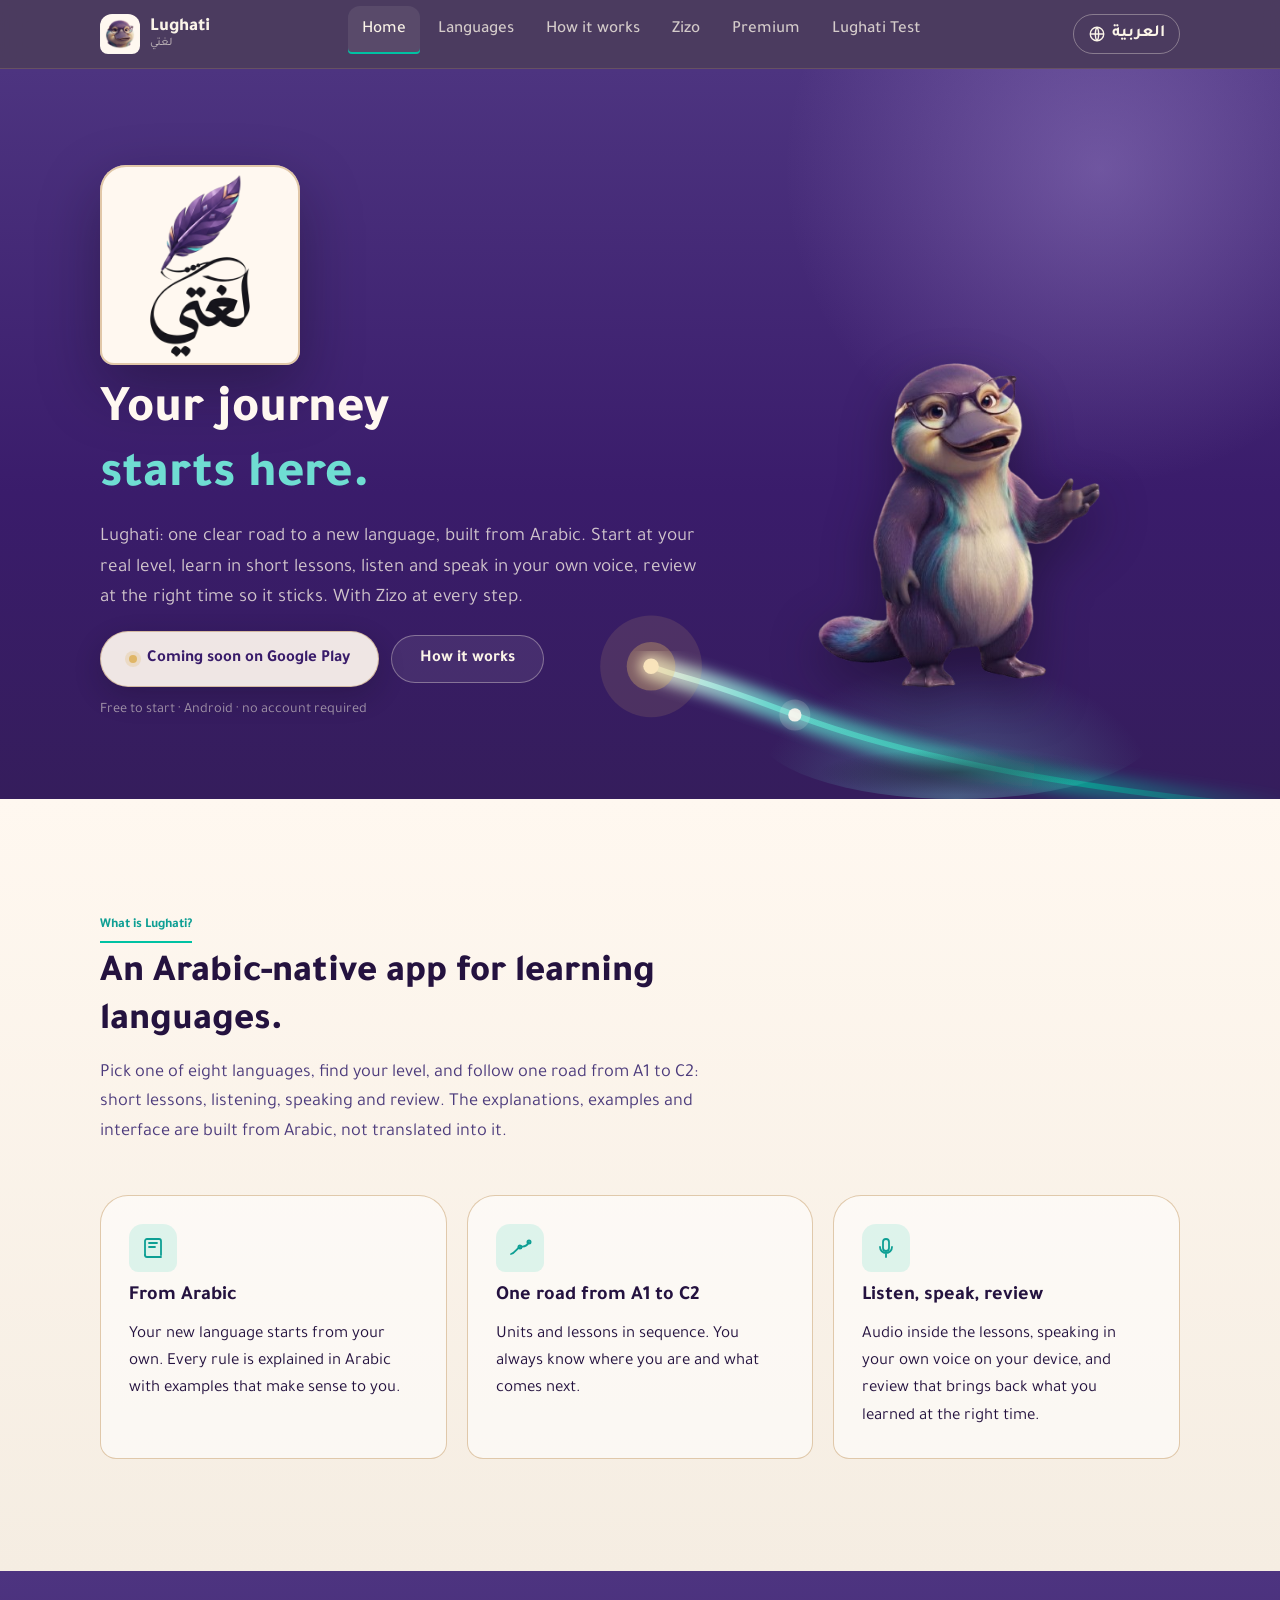
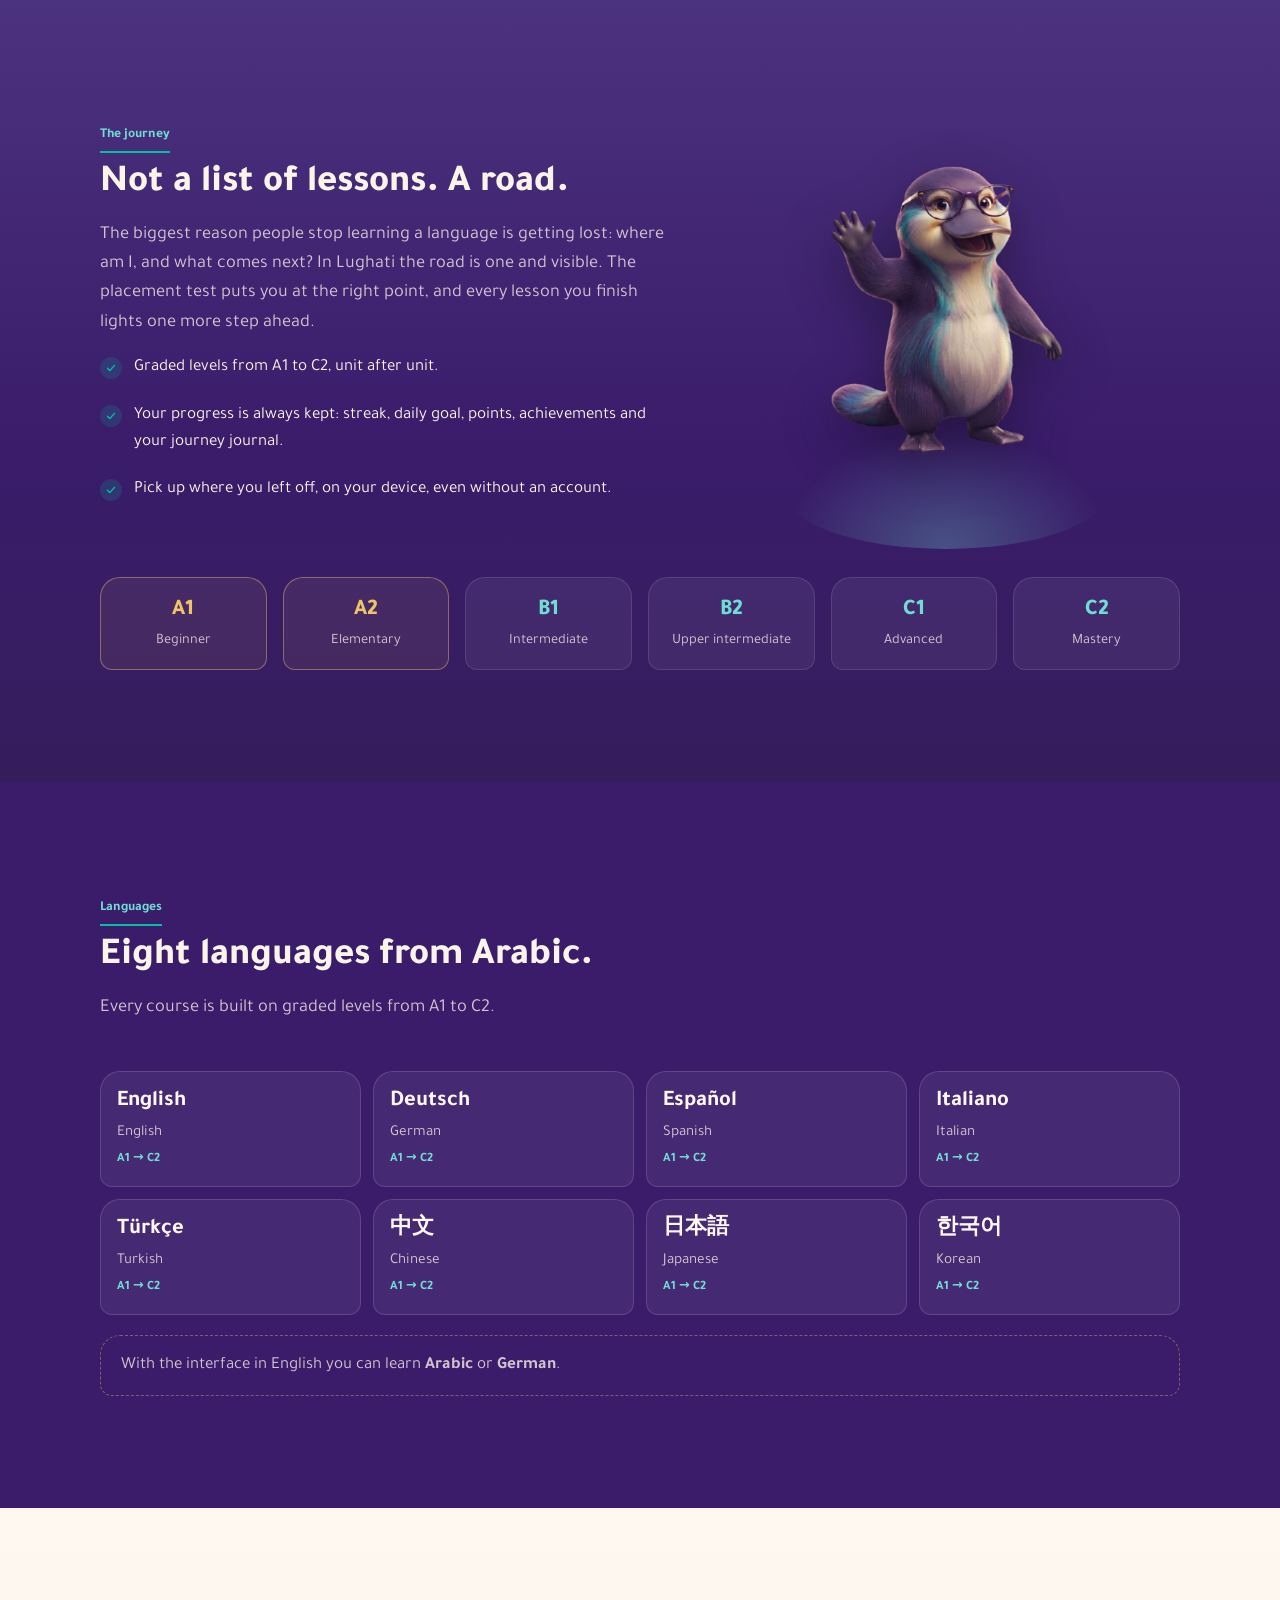
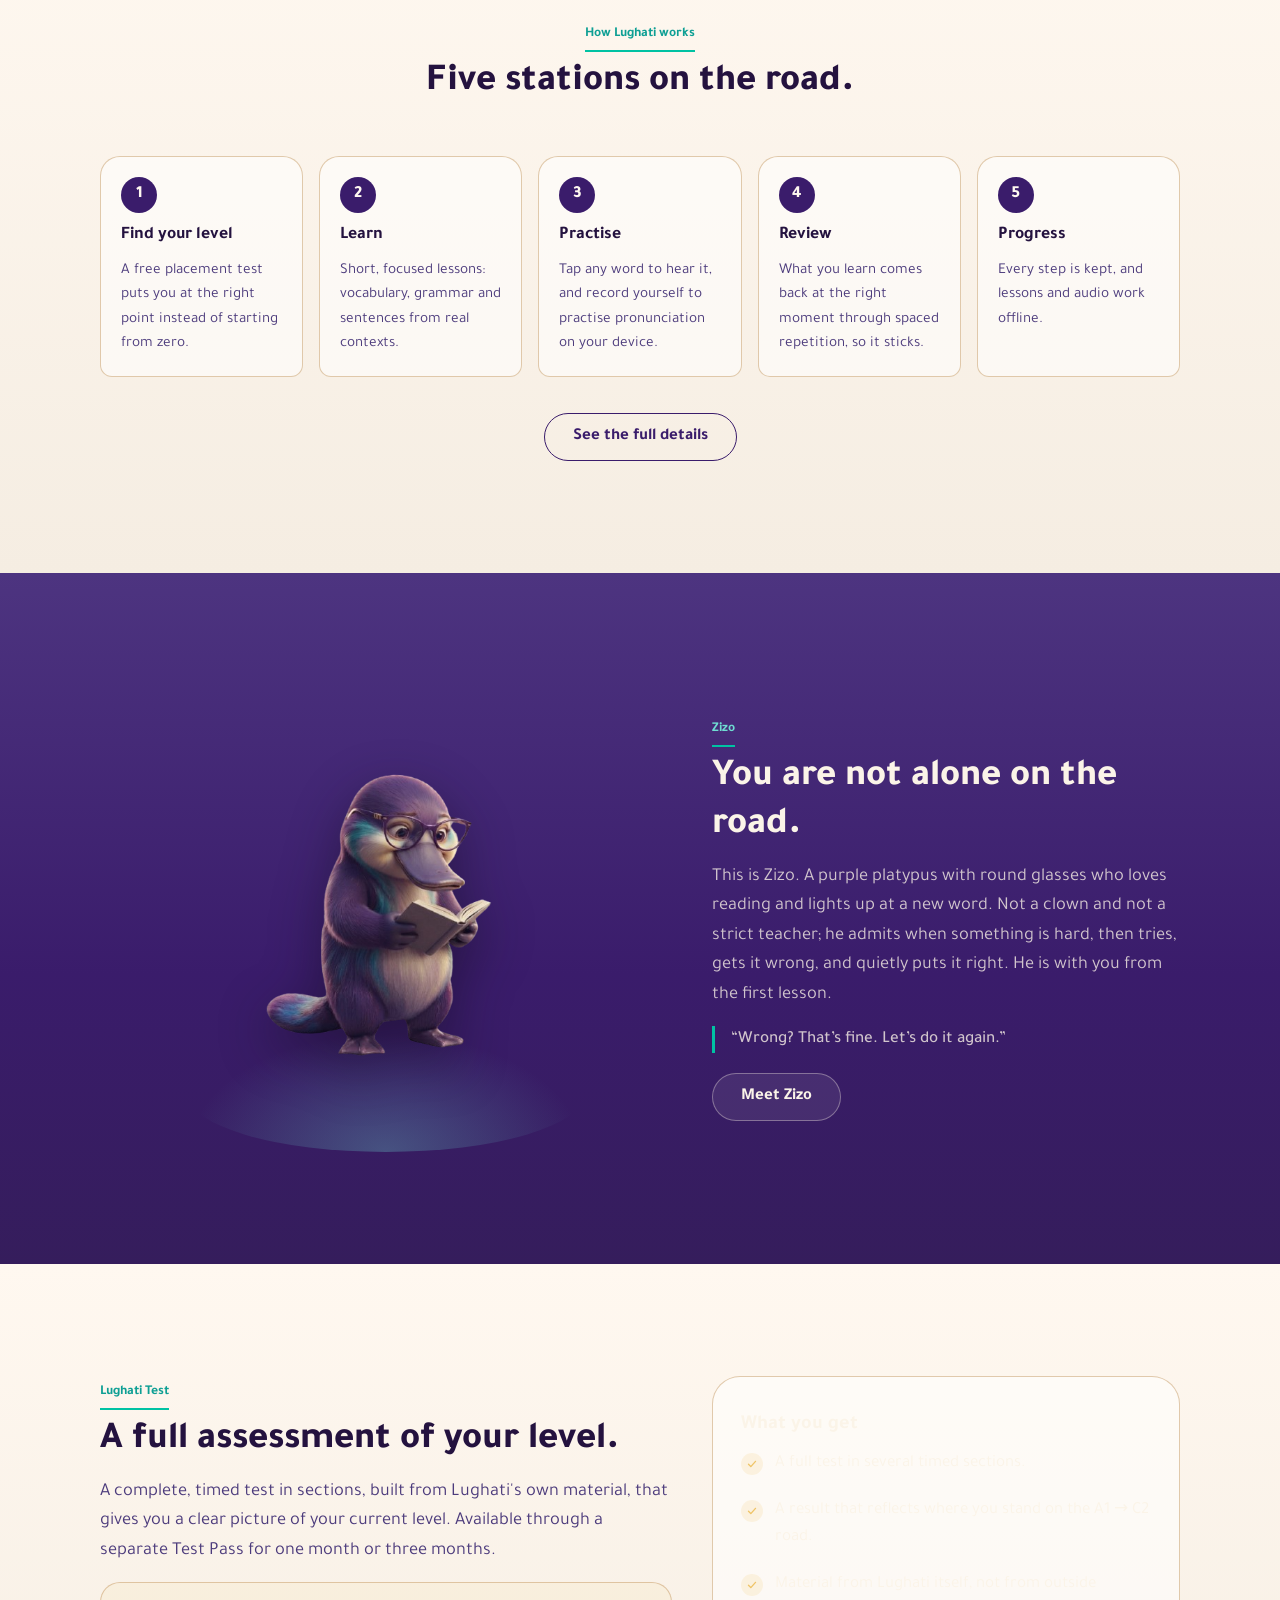
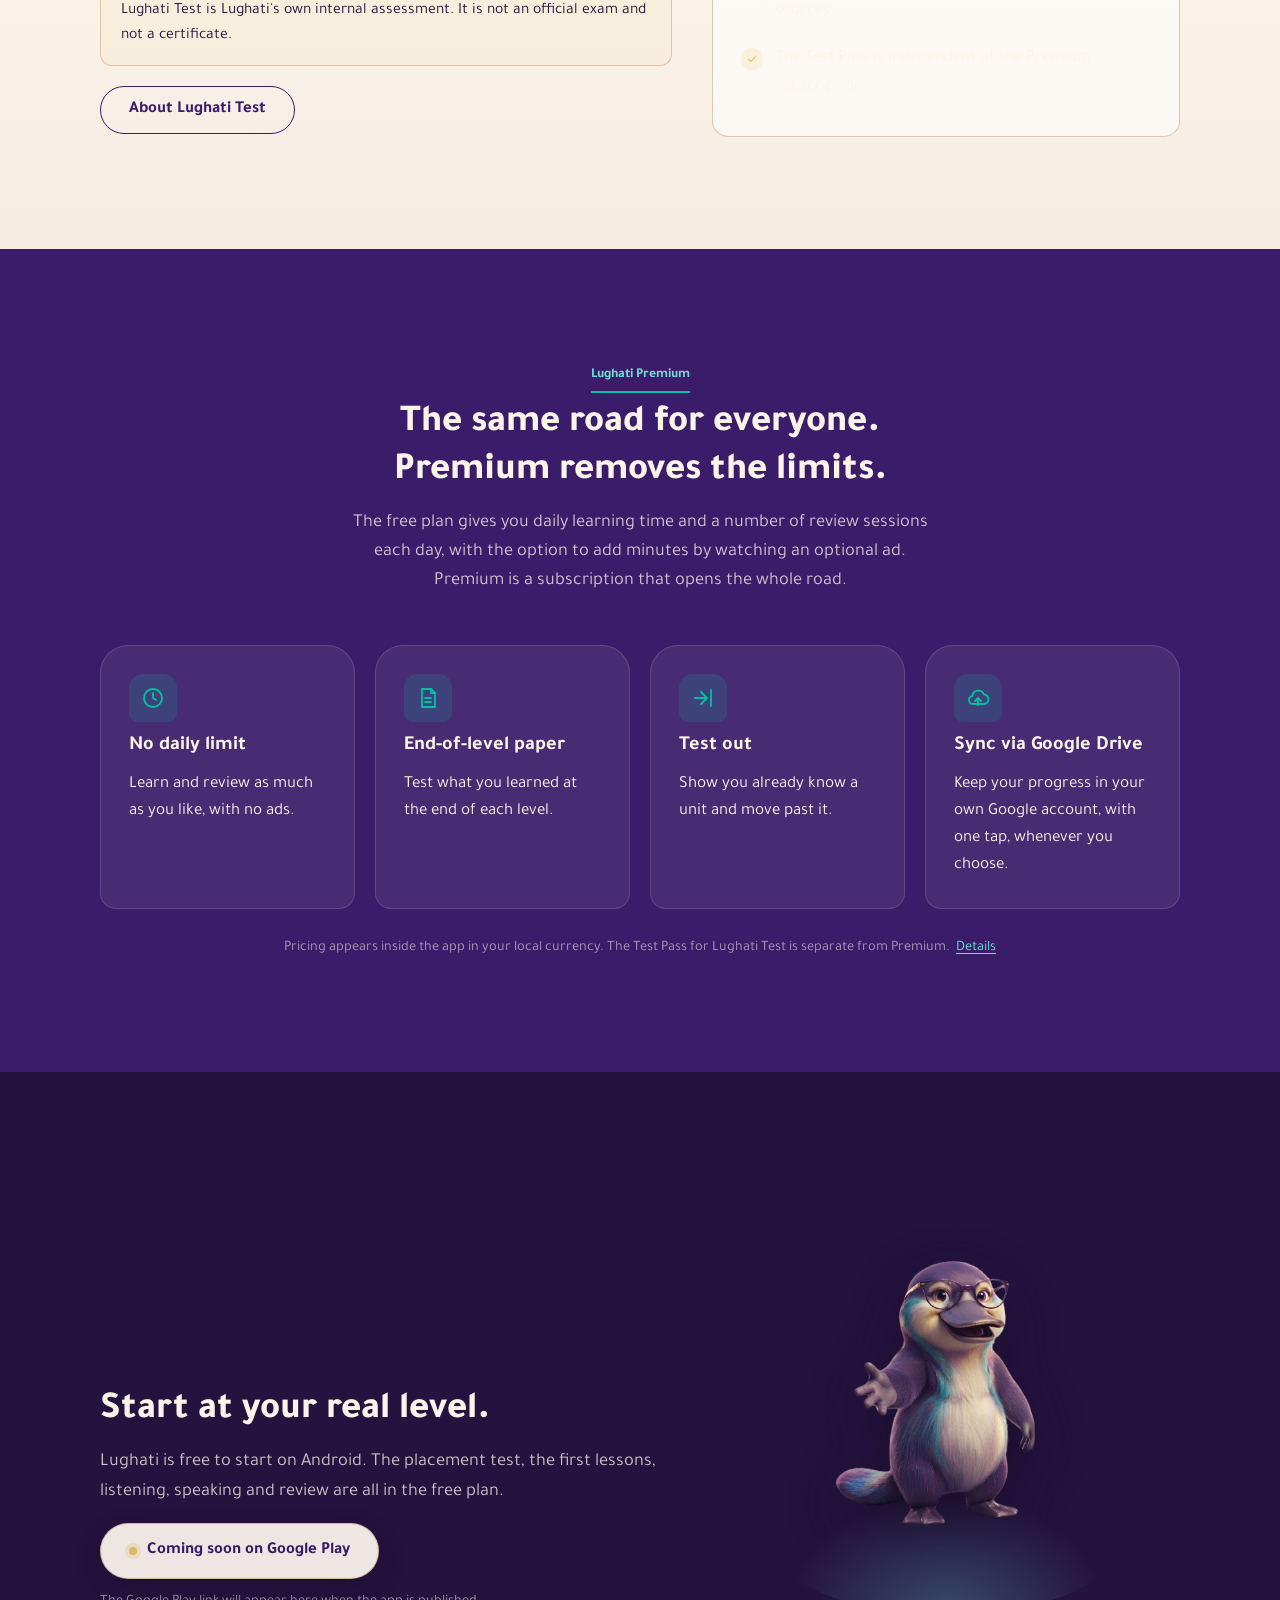
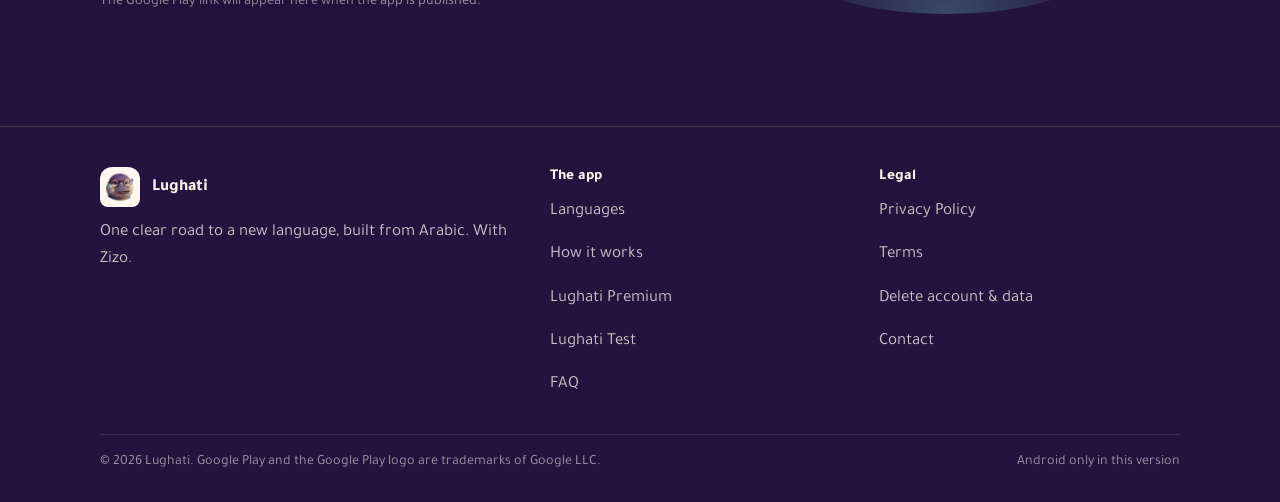
==== index.html @ afdfd9a2 "Lughati website: static bilingual site for GitHub Pages Home, privacy policy, delete-account, langua" ====
<!DOCTYPE html>
<html lang="ar" dir="rtl" data-lang="ar" class="no-js">
<head>
<meta charset="utf-8">
<meta name="viewport" content="width=device-width, initial-scale=1">
<title data-ar="لغتي — رحلتك تبدأ من هنا" data-en="Lughati — Your journey starts here">لغتي — رحلتك تبدأ من هنا</title>
<meta name="description" data-ar="لغتي: تطبيق عربي لتعلّم لغة جديدة. طريق واحد واضح من A1 إلى C2 بثماني لغات، مع زيزو." data-en="Lughati: an Arabic-native app for learning a new language. One clear road from A1 to C2 in eight languages, with Zizo." content="لغتي: تطبيق عربي لتعلّم لغة جديدة. طريق واحد واضح من A1 إلى C2 بثماني لغات، مع زيزو.">
<meta property="og:type" content="website">
<meta property="og:title" content="لغتي — رحلتك تبدأ من هنا · Lughati — Your journey starts here">
<meta property="og:description" content="Learn a new language from Arabic, one step at a time. One clear road from A1 to C2, with Zizo.">
<meta property="og:image" content="assets/images/og-feature-1024x500.png">
<meta property="og:image:width" content="1024">
<meta property="og:image:height" content="500">
<meta name="twitter:card" content="summary_large_image">
<meta name="theme-color" content="#3A1C6B">
<link rel="icon" type="image/png" sizes="32x32" href="assets/images/icon-32.png">
<link rel="icon" type="image/png" sizes="192x192" href="assets/images/icon-192.png">
<link rel="apple-touch-icon" href="assets/images/icon-180.png">
<link rel="preconnect" href="https://fonts.googleapis.com">
<link rel="preconnect" href="https://fonts.gstatic.com" crossorigin>
<link href="https://fonts.googleapis.com/css2?family=Tajawal:wght@400;500;700;800&display=swap" rel="stylesheet">
<link rel="stylesheet" href="assets/css/lughati.css">
<script src="assets/js/site-config.js"></script>
</head>
<body>
<a class="skip-link" href="#main"><span data-lang="ar">تخطَّ إلى المحتوى</span><span data-lang="en">Skip to content</span></a>

<header class="site-header">
  <div class="container nav">
    <a class="brand" href="index.html">
      <img src="assets/images/icon-192.png" alt="" width="40" height="40">
      <span class="brand-word">
        <span data-lang="ar">لغتي</span><span data-lang="en">Lughati</span>
        <small data-lang="ar" lang="en">Lughati</small><small data-lang="en" lang="ar">لغتي</small>
      </span>
    </a>
    <nav aria-label="Main">
      <ul class="nav-links">
        <li><a href="index.html" aria-current="page"><span data-lang="ar">الرئيسية</span><span data-lang="en">Home</span></a></li>
        <li><a href="languages.html"><span data-lang="ar">اللغات</span><span data-lang="en">Languages</span></a></li>
        <li><a href="how-it-works.html"><span data-lang="ar">كيف يعمل</span><span data-lang="en">How it works</span></a></li>
        <li><a href="zizo.html"><span data-lang="ar">زيزو</span><span data-lang="en">Zizo</span></a></li>
        <li><a href="premium.html"><span data-lang="ar">بريميوم</span><span data-lang="en">Premium</span></a></li>
        <li><a href="test.html"><span data-lang="ar">لغتي Test</span><span data-lang="en">Lughati Test</span></a></li>
      </ul>
    </nav>
    <div class="nav-tools">
      <button type="button" class="lang-switch" data-lang-switch aria-label="Switch to English" lang="en">
        <svg viewBox="0 0 24 24" aria-hidden="true"><circle cx="12" cy="12" r="9"/><path d="M3 12h18M12 3c3 3.5 3 14.5 0 18M12 3c-3 3.5-3 14.5 0 18"/></svg>
        <span data-lang-label>English</span>
      </button>
      <button type="button" class="nav-toggle" aria-expanded="false" aria-controls="nav-drawer" aria-label="Menu">
        <svg class="icon-menu" viewBox="0 0 24 24" aria-hidden="true"><path d="M4 7h16M4 12h16M4 17h16"/></svg>
        <svg class="icon-close" viewBox="0 0 24 24" aria-hidden="true"><path d="M6 6l12 12M18 6L6 18"/></svg>
      </button>
    </div>
  </div>
  <div id="nav-drawer" class="nav-drawer container">
    <ul>
      <li><a href="index.html" aria-current="page"><span data-lang="ar">الرئيسية</span><span data-lang="en">Home</span></a></li>
      <li><a href="languages.html"><span data-lang="ar">اللغات</span><span data-lang="en">Languages</span></a></li>
      <li><a href="how-it-works.html"><span data-lang="ar">كيف يعمل</span><span data-lang="en">How it works</span></a></li>
      <li><a href="zizo.html"><span data-lang="ar">زيزو</span><span data-lang="en">Zizo</span></a></li>
      <li><a href="premium.html"><span data-lang="ar">بريميوم</span><span data-lang="en">Premium</span></a></li>
      <li><a href="test.html"><span data-lang="ar">لغتي Test</span><span data-lang="en">Lughati Test</span></a></li>
    </ul>
  </div>
</header>

<main id="main">

<!-- ===================== HERO ===================== -->
<section class="hero" aria-labelledby="hero-title">
  <svg class="hero-road" viewBox="0 0 1200 660" preserveAspectRatio="xMidYMax slice" aria-hidden="true">
    <defs>
      <linearGradient id="road-g" x1="0" y1="660" x2="600" y2="530" gradientUnits="userSpaceOnUse">
        <stop offset="0" stop-color="#00C2A3" stop-opacity="0"/>
        <stop offset=".35" stop-color="#00C2A3" stop-opacity=".55"/>
        <stop offset=".8" stop-color="#6FDDD2" stop-opacity=".85"/>
        <stop offset="1" stop-color="#FFF8F0" stop-opacity=".9"/>
      </linearGradient>
      <filter id="road-blur"><feGaussianBlur stdDeviation="6"/></filter>
    </defs>
    <path d="M -20 672 C 200 654, 360 622, 460 584 S 560 552, 590 540" stroke="url(#road-g)" stroke-width="22" stroke-linecap="round" filter="url(#road-blur)" opacity=".9" fill="none"/>
    <path d="M -20 672 C 200 654, 360 622, 460 584 S 560 552, 590 540" stroke="url(#road-g)" stroke-width="5" stroke-linecap="round" fill="none"/>
    <circle cx="460" cy="584" r="6" fill="#FFF8F0" opacity=".9"/>
    <circle cx="460" cy="584" r="14" fill="#FFF8F0" opacity=".16"/>
    <circle cx="590" cy="540" r="7" fill="#FFF8F0" opacity=".98"/>
    <circle cx="590" cy="540" r="22" fill="#EFC468" opacity=".30"/>
    <circle cx="590" cy="540" r="46" fill="#EFC468" opacity=".12"/>
  </svg>
  <div class="container hero-inner">
    <div class="hero-copy">
      <div class="hero-logo"><img src="assets/images/logo.png" alt="لغتي — Lughati" width="768" height="1376"></div>
      <h1 id="hero-title">
        <span data-lang="ar">رحلتك <em>تبدأ من هنا.</em></span>
        <span data-lang="en">Your journey <em>starts here.</em></span>
      </h1>
      <p class="lede">
        <span data-lang="ar">لغتي: طريق واحد واضح لتعلّم لغة جديدة من العربية. تبدأ من مستواك الحقيقي، تتعلّم بدروس قصيرة، تستمع وتتحدّث بصوتك، وتراجع في الوقت المناسب حتى لا تنسى. وزيزو معك في كل خطوة.</span>
        <span data-lang="en">Lughati: one clear road to a new language, built from Arabic. Start at your real level, learn in short lessons, listen and speak in your own voice, review at the right time so it sticks. With Zizo at every step.</span>
      </p>
      <div class="cta-row">
        <span class="btn btn--primary btn--pending" data-play-link data-ready-ar="حمّل من Google Play" data-ready-en="Get it on Google Play" role="status">
          <span class="pending-dot" aria-hidden="true"></span>
          <span data-lang="ar">قريبًا على Google Play</span><span data-lang="en">Coming soon on Google Play</span>
        </span>
        <a class="btn btn--secondary" href="#how">
          <span data-lang="ar">كيف يعمل؟</span><span data-lang="en">How it works</span>
        </a>
      </div>
      <p class="cta-note"><span data-lang="ar">مجاني للبدء · Android · بلا حساب إلزامي</span><span data-lang="en">Free to start · Android · no account required</span></p>
    </div>
    <div class="hero-stage">
      <div class="hero-light" aria-hidden="true"></div>
      <div class="hero-ground" aria-hidden="true"></div>
      <img class="hero-zizo" src="assets/images/zizo/zizo_welcome.png" alt="زيزو، خلد الماء رفيق الرحلة في لغتي، يلوّح بيده" width="373" height="669" fetchpriority="high">
    </div>
  </div>
</section>

<!-- ===================== WHAT IS LUGHATI ===================== -->
<section class="section section--cream" id="what" aria-labelledby="what-title">
  <div class="container">
    <div class="section-head reveal">
      <span class="eyebrow"><span data-lang="ar">ما هو لغتي؟</span><span data-lang="en">What is Lughati?</span></span>
      <h2 id="what-title"><span data-lang="ar">تطبيق عربي الأصل لتعلّم اللغات.</span><span data-lang="en">An Arabic-native app for learning languages.</span></h2>
      <p class="lede">
        <span data-lang="ar">تختار لغتك من ثماني لغات، تحدّد مستواك، وتمشي في طريق واحد من A1 إلى C2: دروس قصيرة، استماع، تحدّث، ومراجعة. الشرح والأمثلة والواجهة مبنيّة من العربية، لا مترجمة.</span>
        <span data-lang="en">Pick one of eight languages, find your level, and follow one road from A1 to C2: short lessons, listening, speaking and review. The explanations, examples and interface are built from Arabic, not translated into it.</span>
      </p>
    </div>
    <div class="grid grid--3">
      <div class="panel reveal">
        <div class="panel-icon"><svg viewBox="0 0 24 24" aria-hidden="true"><path d="M4 19V5a2 2 0 0 1 2-2h12a2 2 0 0 1 2 2v14"/><path d="M4 19a2 2 0 0 0 2 2h14"/><path d="M8 7h8M8 11h6"/></svg></div>
        <h3><span data-lang="ar">من العربية</span><span data-lang="en">From Arabic</span></h3>
        <p><span data-lang="ar">لغتك الجديدة تبدأ من لغتك. كل قاعدة تُشرح بالعربية وبأمثلة تفهمها.</span><span data-lang="en">Your new language starts from your own. Every rule is explained in Arabic with examples that make sense to you.</span></p>
      </div>
      <div class="panel reveal">
        <div class="panel-icon"><svg viewBox="0 0 24 24" aria-hidden="true"><path d="M3 18c4-1 6-6 9-7s6 1 9-5"/><circle cx="12" cy="11" r="1.6"/><circle cx="21" cy="6" r="1.6"/></svg></div>
        <h3><span data-lang="ar">طريق واحد من A1 إلى C2</span><span data-lang="en">One road from A1 to C2</span></h3>
        <p><span data-lang="ar">وحدات ودروس متسلسلة. تعرف دائمًا أين أنت وما الخطوة التالية.</span><span data-lang="en">Units and lessons in sequence. You always know where you are and what comes next.</span></p>
      </div>
      <div class="panel reveal">
        <div class="panel-icon"><svg viewBox="0 0 24 24" aria-hidden="true"><path d="M12 3a3 3 0 0 1 3 3v6a3 3 0 0 1-6 0V6a3 3 0 0 1 3-3z"/><path d="M6 11a6 6 0 0 0 12 0M12 17v4"/></svg></div>
        <h3><span data-lang="ar">استمع، تحدّث، راجع</span><span data-lang="en">Listen, speak, review</span></h3>
        <p><span data-lang="ar">تسجيلات داخل الدروس، تحدّث بصوتك على جهازك، ومراجعة تعيد ما تعلّمته في وقته.</span><span data-lang="en">Audio inside the lessons, speaking in your own voice on your device, and review that brings back what you learned at the right time.</span></p>
      </div>
    </div>
  </div>
</section>

<!-- ===================== THE JOURNEY ===================== -->
<section class="section section--night journey" id="journey" aria-labelledby="journey-title">
  <div class="container">
    <div class="split">
      <div class="reveal">
        <span class="eyebrow"><span data-lang="ar">الرحلة</span><span data-lang="en">The journey</span></span>
        <h2 id="journey-title"><span data-lang="ar">ليست قائمة دروس. إنها طريق.</span><span data-lang="en">Not a list of lessons. A road.</span></h2>
        <p class="lede">
          <span data-lang="ar">أكبر سبب لترك تعلّم اللغة هو الضياع: أين أنا؟ وماذا بعد؟ في لغتي، الطريق واحد ومرئي. اختبار تحديد المستوى يضعك في موضعك الصحيح، وكل درس تُنهيه يضيء خطوة أخرى على الطريق أمامك.</span>
          <span data-lang="en">The biggest reason people stop learning a language is getting lost: where am I, and what comes next? In Lughati the road is one and visible. The placement test puts you at the right point, and every lesson you finish lights one more step ahead.</span>
        </p>
        <ul class="checks">
          <li><span data-lang="ar">مستويات متدرّجة من A1 إلى C2، وحدةً بعد وحدة.</span><span data-lang="en">Graded levels from A1 to C2, unit after unit.</span></li>
          <li><span data-lang="ar">تقدّمك محفوظ دائمًا: سلسلة أيامك، هدفك اليومي، نقاطك، إنجازاتك، ودفتر رحلتك.</span><span data-lang="en">Your progress is always kept: streak, daily goal, points, achievements and your journey journal.</span></li>
          <li><span data-lang="ar">تابع من حيث توقّفت، على جهازك، حتى دون حساب.</span><span data-lang="en">Pick up where you left off, on your device, even without an account.</span></li>
        </ul>
      </div>
      <div class="reveal">
        <div class="zizo-stage">
          <img src="assets/images/zizo/zizo_arrived.png" alt="زيزو يتقدّم خطوة على الطريق وينظر إلى المحطة التالية" width="373" height="669" loading="lazy">
        </div>
      </div>
    </div>
    <div class="milestones reveal" aria-label="مستويات الطريق">
      <div class="milestone milestone--lit"><span class="lvl">A1</span><span class="lbl"><span data-lang="ar">البداية</span><span data-lang="en">Beginner</span></span></div>
      <div class="milestone milestone--lit"><span class="lvl">A2</span><span class="lbl"><span data-lang="ar">الأساس</span><span data-lang="en">Elementary</span></span></div>
      <div class="milestone"><span class="lvl">B1</span><span class="lbl"><span data-lang="ar">متوسط</span><span data-lang="en">Intermediate</span></span></div>
      <div class="milestone"><span class="lvl">B2</span><span class="lbl"><span data-lang="ar">فوق المتوسط</span><span data-lang="en">Upper intermediate</span></span></div>
      <div class="milestone"><span class="lvl">C1</span><span class="lbl"><span data-lang="ar">متقدّم</span><span data-lang="en">Advanced</span></span></div>
      <div class="milestone"><span class="lvl">C2</span><span class="lbl"><span data-lang="ar">إتقان</span><span data-lang="en">Mastery</span></span></div>
    </div>
  </div>
</section>

<!-- ===================== LANGUAGES ===================== -->
<section class="section section--royal" id="languages" aria-labelledby="languages-title">
  <div class="container">
    <div class="section-head reveal">
      <span class="eyebrow"><span data-lang="ar">اللغات</span><span data-lang="en">Languages</span></span>
      <h2 id="languages-title"><span data-lang="ar">ثماني لغات من العربية.</span><span data-lang="en">Eight languages from Arabic.</span></h2>
      <p class="lede"><span data-lang="ar">كل مسار مبني على مستويات متدرّجة من A1 إلى C2.</span><span data-lang="en">Every course is built on graded levels from A1 to C2.</span></p>
    </div>
    <div class="lang-grid reveal">
      <div class="lang-chip"><span class="native" lang="en">English</span><span class="name"><span data-lang="ar">الإنجليزية</span><span data-lang="en">English</span></span><span class="level">A1 → C2</span></div>
      <div class="lang-chip"><span class="native" lang="de">Deutsch</span><span class="name"><span data-lang="ar">الألمانية</span><span data-lang="en">German</span></span><span class="level">A1 → C2</span></div>
      <div class="lang-chip"><span class="native" lang="es">Español</span><span class="name"><span data-lang="ar">الإسبانية</span><span data-lang="en">Spanish</span></span><span class="level">A1 → C2</span></div>
      <div class="lang-chip"><span class="native" lang="it">Italiano</span><span class="name"><span data-lang="ar">الإيطالية</span><span data-lang="en">Italian</span></span><span class="level">A1 → C2</span></div>
      <div class="lang-chip"><span class="native" lang="tr">Türkçe</span><span class="name"><span data-lang="ar">التركية</span><span data-lang="en">Turkish</span></span><span class="level">A1 → C2</span></div>
      <div class="lang-chip"><span class="native" lang="zh">中文</span><span class="name"><span data-lang="ar">الصينية</span><span data-lang="en">Chinese</span></span><span class="level">A1 → C2</span></div>
      <div class="lang-chip"><span class="native" lang="ja">日本語</span><span class="name"><span data-lang="ar">اليابانية</span><span data-lang="en">Japanese</span></span><span class="level">A1 → C2</span></div>
      <div class="lang-chip"><span class="native" lang="ko">한국어</span><span class="name"><span data-lang="ar">الكورية</span><span data-lang="en">Korean</span></span><span class="level">A1 → C2</span></div>
    </div>
    <p class="lang-from reveal">
      <span data-lang="ar">وبواجهة إنجليزية يمكنك تعلّم <strong>العربية</strong> أو <strong>الألمانية</strong>.</span>
      <span data-lang="en">With the interface in English you can learn <strong>Arabic</strong> or <strong>German</strong>.</span>
    </p>
  </div>
</section>

<!-- ===================== HOW IT WORKS ===================== -->
<section class="section section--cream" id="how" aria-labelledby="how-title">
  <div class="container">
    <div class="section-head center reveal">
      <span class="eyebrow"><span data-lang="ar">كيف يعمل لغتي؟</span><span data-lang="en">How Lughati works</span></span>
      <h2 id="how-title"><span data-lang="ar">خمس محطات على الطريق.</span><span data-lang="en">Five stations on the road.</span></h2>
    </div>
    <ol class="steps reveal">
      <li class="step">
        <h3><span data-lang="ar">حدّد مستواك</span><span data-lang="en">Find your level</span></h3>
        <p><span data-lang="ar">اختبار تحديد مستوى مجاني يضعك في موضعك الصحيح بدل البدء من الصفر.</span><span data-lang="en">A free placement test puts you at the right point instead of starting from zero.</span></p>
      </li>
      <li class="step">
        <h3><span data-lang="ar">تعلّم</span><span data-lang="en">Learn</span></h3>
        <p><span data-lang="ar">دروس قصيرة ومركّزة: مفردات وقواعد وجمل من سياقات حقيقية.</span><span data-lang="en">Short, focused lessons: vocabulary, grammar and sentences from real contexts.</span></p>
      </li>
      <li class="step">
        <h3><span data-lang="ar">تدرّب</span><span data-lang="en">Practise</span></h3>
        <p><span data-lang="ar">اضغط على أي كلمة لتسمعها، وسجّل صوتك لتتدرّب على النطق على جهازك.</span><span data-lang="en">Tap any word to hear it, and record yourself to practise pronunciation on your device.</span></p>
      </li>
      <li class="step">
        <h3><span data-lang="ar">راجع</span><span data-lang="en">Review</span></h3>
        <p><span data-lang="ar">ما تتعلّمه يعود إليك في الوقت المناسب بالتكرار المتباعد، فلا تنسى.</span><span data-lang="en">What you learn comes back at the right moment through spaced repetition, so it sticks.</span></p>
      </li>
      <li class="step">
        <h3><span data-lang="ar">تقدّم</span><span data-lang="en">Progress</span></h3>
        <p><span data-lang="ar">كل خطوة محفوظة، والدروس والصوت يعملان دون اتصال.</span><span data-lang="en">Every step is kept, and lessons and audio work offline.</span></p>
      </li>
    </ol>
    <p style="text-align:center;margin-top:28px" class="reveal"><a class="btn btn--outline" href="how-it-works.html"><span data-lang="ar">التفاصيل كاملة</span><span data-lang="en">See the full details</span></a></p>
  </div>
</section>

<!-- ===================== ZIZO ===================== -->
<section class="section section--night" id="zizo" aria-labelledby="zizo-title">
  <div class="container">
    <div class="split split--reverse">
      <div class="reveal">
        <span class="eyebrow"><span data-lang="ar">زيزو</span><span data-lang="en">Zizo</span></span>
        <h2 id="zizo-title"><span data-lang="ar">لست وحدك على الطريق.</span><span data-lang="en">You are not alone on the road.</span></h2>
        <p class="lede">
          <span data-lang="ar">هذا زيزو. خلد ماء بنفسجي بنظارات مستديرة، يحب القراءة ويفرح بالكلمة الجديدة. ليس مهرّجًا ولا مدرّسًا صارمًا؛ يعترف بالصعوبة ثم يحاول، ويخطئ ويصحّح بهدوء. سيكون معك من أول درس.</span>
          <span data-lang="en">This is Zizo. A purple platypus with round glasses who loves reading and lights up at a new word. Not a clown and not a strict teacher; he admits when something is hard, then tries, gets it wrong, and quietly puts it right. He is with you from the first lesson.</span>
        </p>
        <blockquote style="margin:0 0 20px;padding-inline-start:16px;border-inline-start:3px solid var(--turquoise);color:var(--cream-muted);font-weight:500">
          <span data-lang="ar">«خطأ؟ عادي. نعيدها.»</span><span data-lang="en">“Wrong? That’s fine. Let’s do it again.”</span>
        </blockquote>
        <a class="btn btn--secondary" href="zizo.html"><span data-lang="ar">تعرّف على زيزو</span><span data-lang="en">Meet Zizo</span></a>
      </div>
      <div class="reveal">
        <div class="zizo-stage">
          <img src="assets/images/zizo/zizo_reading.png" alt="زيزو يقرأ كتابًا صغيرًا بانتباه" width="373" height="669" loading="lazy">
        </div>
      </div>
    </div>
  </div>
</section>

<!-- ===================== LUGHATI TEST ===================== -->
<section class="section section--cream" id="test" aria-labelledby="test-title">
  <div class="container">
    <div class="split">
      <div class="reveal">
        <span class="eyebrow"><span data-lang="ar">لغتي Test</span><span data-lang="en">Lughati Test</span></span>
        <h2 id="test-title"><span data-lang="ar">تقييم شامل لمستواك.</span><span data-lang="en">A full assessment of your level.</span></h2>
        <p class="lede">
          <span data-lang="ar">اختبار شامل بأقسام وبوقت محدّد، مبني من محتوى لغتي نفسه، يعطيك صورة واضحة عن مستواك الحالي. يتاح عبر Test Pass منفصل لمدة شهر أو ثلاثة أشهر.</span>
          <span data-lang="en">A complete, timed test in sections, built from Lughati's own material, that gives you a clear picture of your current level. Available through a separate Test Pass for one month or three months.</span>
        </p>
        <div class="note">
          <span data-lang="ar">لغتي Test تقييم داخلي من لغتي. ليس امتحانًا رسميًا ولا شهادة معتمدة.</span>
          <span data-lang="en">Lughati Test is Lughati's own internal assessment. It is not an official exam and not a certificate.</span>
        </div>
        <p style="margin-top:20px"><a href="test.html" class="btn btn--outline"><span data-lang="ar">عن لغتي Test</span><span data-lang="en">About Lughati Test</span></a></p>
      </div>
      <div class="reveal">
        <div class="panel panel--feature">
          <h3><span data-lang="ar">ما الذي تحصل عليه</span><span data-lang="en">What you get</span></h3>
          <ul class="checks checks--gold">
            <li><span data-lang="ar">اختبار كامل بأقسام متعدّدة وبوقت محدّد.</span><span data-lang="en">A full test in several timed sections.</span></li>
            <li><span data-lang="ar">نتيجة تعكس موضعك على طريق A1 → C2.</span><span data-lang="en">A result that reflects where you stand on the A1 → C2 road.</span></li>
            <li><span data-lang="ar">محتوى من لغتي نفسه، لا من مصادر خارجية.</span><span data-lang="en">Material from Lughati itself, not from outside sources.</span></li>
            <li><span data-lang="ar">Test Pass مستقل عن اشتراك بريميوم.</span><span data-lang="en">The Test Pass is independent of the Premium subscription.</span></li>
          </ul>
        </div>
      </div>
    </div>
  </div>
</section>

<!-- ===================== PREMIUM ===================== -->
<section class="section section--royal" id="premium" aria-labelledby="premium-title">
  <div class="container">
    <div class="section-head center reveal">
      <span class="eyebrow"><span data-lang="ar">لغتي بريميوم</span><span data-lang="en">Lughati Premium</span></span>
      <h2 id="premium-title"><span data-lang="ar">الطريق نفسه للجميع. بريميوم يزيل الحدود.</span><span data-lang="en">The same road for everyone. Premium removes the limits.</span></h2>
      <p class="lede">
        <span data-lang="ar">الخطة المجانية تمنحك وقت تعلّم يوميًا وعددًا من جلسات المراجعة كل يوم، مع إمكانية إضافة دقائق عبر مشاهدة إعلان اختياري. بريميوم اشتراك يفتح الطريق كاملًا.</span>
        <span data-lang="en">The free plan gives you daily learning time and a number of review sessions each day, with the option to add minutes by watching an optional ad. Premium is a subscription that opens the whole road.</span>
      </p>
    </div>
    <div class="grid grid--4">
      <div class="panel reveal">
        <div class="panel-icon"><svg viewBox="0 0 24 24" aria-hidden="true"><circle cx="12" cy="12" r="9"/><path d="M12 7v5l3 2"/></svg></div>
        <h3><span data-lang="ar">بلا حدّ يومي</span><span data-lang="en">No daily limit</span></h3>
        <p><span data-lang="ar">تعلّم وراجع بقدر ما تريد، بلا إعلانات.</span><span data-lang="en">Learn and review as much as you like, with no ads.</span></p>
      </div>
      <div class="panel reveal">
        <div class="panel-icon"><svg viewBox="0 0 24 24" aria-hidden="true"><path d="M6 3h9l4 4v14H6z"/><path d="M15 3v4h4M9 12h6M9 16h6"/></svg></div>
        <h3><span data-lang="ar">ورقة نهاية المستوى</span><span data-lang="en">End-of-level paper</span></h3>
        <p><span data-lang="ar">اختبر ما تعلّمته عند إنهاء كل مستوى.</span><span data-lang="en">Test what you learned at the end of each level.</span></p>
      </div>
      <div class="panel reveal">
        <div class="panel-icon"><svg viewBox="0 0 24 24" aria-hidden="true"><path d="M4 12h10M10 6l6 6-6 6"/><path d="M20 4v16"/></svg></div>
        <h3><span data-lang="ar">تخطّي ما تتقنه</span><span data-lang="en">Test out</span></h3>
        <p><span data-lang="ar">أثبت أنك تعرف وحدة وانتقل إلى ما بعدها.</span><span data-lang="en">Show you already know a unit and move past it.</span></p>
      </div>
      <div class="panel reveal">
        <div class="panel-icon"><svg viewBox="0 0 24 24" aria-hidden="true"><path d="M7 18a4 4 0 0 1-.6-7.95A6 6 0 0 1 18 8.5 3.5 3.5 0 0 1 17.5 18z"/><path d="M12 12v7M9 15l3-3 3 3"/></svg></div>
        <h3><span data-lang="ar">مزامنة عبر Google Drive</span><span data-lang="en">Sync via Google Drive</span></h3>
        <p><span data-lang="ar">احفظ تقدّمك في حساب Google الخاص بك، بضغطة واحدة ومتى شئت.</span><span data-lang="en">Keep your progress in your own Google account, with one tap, whenever you choose.</span></p>
      </div>
    </div>
    <p class="cta-note reveal" style="text-align:center;margin-top:28px">
      <span data-lang="ar">السعر يظهر داخل التطبيق بعملة بلدك. Test Pass للغتي Test منفصل عن بريميوم.</span>
      <span data-lang="en">Pricing appears inside the app in your local currency. The Test Pass for Lughati Test is separate from Premium.</span>
      &nbsp;<a href="premium.html" style="color:var(--turquoise-light);text-decoration:underline;text-underline-offset:3px"><span data-lang="ar">التفاصيل</span><span data-lang="en">Details</span></a>
    </p>
  </div>
</section>

<!-- ===================== FINAL CTA ===================== -->
<section class="section section--deep cta-band" id="download" aria-labelledby="cta-title">
  <div class="container">
    <div class="split">
      <div class="reveal">
        <h2 id="cta-title"><span data-lang="ar">ابدأ من مستواك الحقيقي.</span><span data-lang="en">Start at your real level.</span></h2>
        <p class="lede"><span data-lang="ar">لغتي مجاني للبدء على Android. اختبار تحديد المستوى، أول الدروس، الاستماع والتحدّث والمراجعة، كلّها في الخطة المجانية.</span><span data-lang="en">Lughati is free to start on Android. The placement test, the first lessons, listening, speaking and review are all in the free plan.</span></p>
        <div class="cta-row">
          <span class="btn btn--primary btn--pending" data-play-link data-ready-ar="حمّل من Google Play" data-ready-en="Get it on Google Play" role="status">
            <span class="pending-dot" aria-hidden="true"></span>
            <span data-lang="ar">قريبًا على Google Play</span><span data-lang="en">Coming soon on Google Play</span>
          </span>
        </div>
        <p class="cta-note" data-play-note><span data-lang="ar">رابط Google Play يُضاف هنا عند نشر التطبيق.</span><span data-lang="en">The Google Play link will appear here when the app is published.</span></p>
      </div>
      <div class="reveal">
        <div class="zizo-stage">
          <img src="assets/images/zizo/zizo_encouraging.png" alt="زيزو يميل إلى الأمام ويمدّ يديه مشجّعًا" width="373" height="669" loading="lazy">
        </div>
      </div>
    </div>
  </div>
</section>
</main>

<footer class="site-footer">
  <div class="container">
    <div class="footer-grid">
      <div>
        <div class="footer-brand"><img src="assets/images/icon-192.png" alt="" width="40" height="40"><span><span data-lang="ar">لغتي</span><span data-lang="en">Lughati</span></span></div>
        <p data-lang="ar">طريق واحد واضح لتعلّم لغة جديدة من العربية. وزيزو معك.</p>
        <p data-lang="en">One clear road to a new language, built from Arabic. With Zizo.</p>
      </div>
      <div>
        <h4><span data-lang="ar">التطبيق</span><span data-lang="en">The app</span></h4>
        <ul>
          <li><a href="languages.html"><span data-lang="ar">اللغات</span><span data-lang="en">Languages</span></a></li>
          <li><a href="how-it-works.html"><span data-lang="ar">كيف يعمل</span><span data-lang="en">How it works</span></a></li>
          <li><a href="premium.html"><span data-lang="ar">لغتي بريميوم</span><span data-lang="en">Lughati Premium</span></a></li>
          <li><a href="test.html"><span data-lang="ar">لغتي Test</span><span data-lang="en">Lughati Test</span></a></li>
          <li><a href="faq.html"><span data-lang="ar">الأسئلة الشائعة</span><span data-lang="en">FAQ</span></a></li>
        </ul>
      </div>
      <div>
        <h4><span data-lang="ar">قانوني</span><span data-lang="en">Legal</span></h4>
        <ul>
          <li><a href="privacy-policy.html"><span data-lang="ar">سياسة الخصوصية</span><span data-lang="en">Privacy Policy</span></a></li>
          <li><a href="terms.html"><span data-lang="ar">الشروط</span><span data-lang="en">Terms</span></a></li>
          <li><a href="delete-account.html"><span data-lang="ar">حذف الحساب والبيانات</span><span data-lang="en">Delete account &amp; data</span></a></li>
          <li><a href="contact.html"><span data-lang="ar">التواصل</span><span data-lang="en">Contact</span></a></li>
        </ul>
      </div>
    </div>
    <div class="footer-bottom">
      <span data-lang="ar">© 2026 لغتي. Google Play وشعاره علامتان تجاريتان لشركة Google LLC.</span>
      <span data-lang="en">© 2026 Lughati. Google Play and the Google Play logo are trademarks of Google LLC.</span>
      <span><span data-lang="ar">Android فقط في هذا الإصدار</span><span data-lang="en">Android only in this version</span></span>
    </div>
  </div>
</footer>

<script src="assets/js/lughati.js"></script>
</body>
</html>
---- assets/css/lughati.css ----
/* ============================================================
   Lughati — official website stylesheet
   Source of truth for tokens: app/src/main/java/.../ui/theme/Palette.kt
   and marketing/brand/BRAND_GUIDE.md. No colours outside the palette.
   ============================================================ */

/* ---------- Tokens ---------- */
:root {
  --royal: #3A1C6B;        /* dominant */
  --royal-deep: #24123F;
  --sky: #4D3480;
  --floor: #351D5C;
  --scene-near: #4C3B7C;
  --lavender-glow: rgba(201, 176, 245, .30);

  --turquoise: #00C2A3;    /* secondary: interaction */
  --turquoise-light: #6FDDD2;
  --turquoise-ink: #0E9F94; /* turquoise readable on cream */

  --gold: #C8A06D;         /* accent: rationed */
  --seal: #EFC468;         /* earned light */
  --hairline-gold: rgba(200, 160, 109, .55);

  --cream: #FFF8F0;        /* contrast */
  --cream-deep: #F5EDE2;
  --on-scene: #FBF4E8;
  --cream-muted: rgba(251, 244, 232, .78);
  --cream-faint: rgba(251, 244, 232, .58);

  --ember: #E8907B;        /* attention only — never red */

  --ink: #24123F;          /* text on cream */
  --ink-soft: #4C3B7C;
  --ink-muted: #6E5A98;

  --shadow-soft: 0 18px 40px rgba(15, 11, 22, .28);
  --shadow-zizo: drop-shadow(0 18px 26px rgba(15, 11, 22, .45));

  /* Arch: rounder above than below — the shape signature */
  --arch-lg: 28px 28px 16px 16px;
  --arch-md: 20px 20px 12px 12px;
  --arch-sm: 12px 12px 8px 8px;
  --pill: 999px;

  --font: 'Tajawal', 'Segoe UI', Tahoma, system-ui, sans-serif;

  --space-1: 4px; --space-2: 8px; --space-3: 12px; --space-4: 16px;
  --space-5: 20px; --space-6: 28px; --space-7: 40px; --space-8: 64px; --space-9: 96px;
  --gutter: 20px;
  --container: 1120px;
  --narrow: 760px;

  --ease-enter: cubic-bezier(.16, 1, .3, 1);
  --ease-exit: cubic-bezier(.7, 0, .84, 0);
  --t-quick: 180ms; --t-standard: 260ms; --t-entrance: 420ms;
}

/* ---------- Reset & base ---------- */
*, *::before, *::after { box-sizing: border-box; }
html { -webkit-text-size-adjust: 100%; scroll-behavior: smooth; }
body {
  margin: 0;
  font-family: var(--font);
  font-size: 17px;
  line-height: 1.6;
  color: var(--ink);
  background: var(--cream);
  letter-spacing: 0;
  overflow-x: hidden;
}
img, svg { display: block; max-width: 100%; height: auto; }
a { color: inherit; text-decoration: none; }
a:hover { text-decoration: none; }
button { font: inherit; cursor: pointer; }
h1, h2, h3, h4 { line-height: 1.25; margin: 0 0 var(--space-3); font-weight: 800; }
h1 { font-size: clamp(2rem, 5vw, 3.25rem); }
h2 { font-size: clamp(1.6rem, 3.6vw, 2.4rem); }
h3 { font-size: 1.25rem; font-weight: 700; }
p { margin: 0 0 var(--space-4); }
p:last-child { margin-bottom: 0; }
ul, ol { padding-inline-start: 1.4em; margin: 0 0 var(--space-4); }
li { margin-bottom: var(--space-2); }
strong { font-weight: 700; }
hr { border: 0; height: 1px; background: var(--hairline-gold); margin: var(--space-7) 0; }

:focus-visible {
  outline: 3px solid var(--turquoise);
  outline-offset: 3px;
  border-radius: 6px;
}
.sr-only {
  position: absolute; width: 1px; height: 1px; padding: 0; margin: -1px;
  overflow: hidden; clip: rect(0 0 0 0); white-space: nowrap; border: 0;
}
.skip-link {
  position: absolute; inset-inline-start: var(--space-4); top: -60px;
  background: var(--cream); color: var(--royal); padding: 10px 16px;
  border-radius: var(--pill); z-index: 100; font-weight: 700;
  transition: top var(--t-quick) var(--ease-enter);
}
.skip-link:focus { top: var(--space-4); }

/* ---------- Language switching ----------
   Blocks carry data-lang. The html element carries the active language.
   Everything works without JavaScript: the markup defaults to Arabic.  */
html[data-lang="ar"] [data-lang="en"] { display: none !important; }
html[data-lang="en"] [data-lang="ar"] { display: none !important; }
[dir="ltr"] { text-align: start; }

/* ---------- Layout ---------- */
.container { width: 100%; max-width: var(--container); margin-inline: auto; padding-inline: var(--gutter); }
.container--narrow { max-width: var(--narrow); }
.section { padding-block: clamp(56px, 9vw, 112px); position: relative; }
.section--tight { padding-block: clamp(40px, 6vw, 72px); }
.section--night { background: linear-gradient(180deg, var(--sky) 0%, var(--royal) 58%, var(--floor) 100%); color: var(--on-scene); }
.section--royal { background: var(--royal); color: var(--on-scene); }
.section--cream { background: linear-gradient(180deg, var(--cream) 0%, var(--cream-deep) 100%); color: var(--ink); }
.section--deep { background: var(--royal-deep); color: var(--on-scene); }

.eyebrow {
  display: inline-block; font-weight: 700; font-size: .85rem; letter-spacing: 0;
  color: var(--turquoise-ink); margin-bottom: var(--space-2);
  padding-bottom: 4px; border-bottom: 2px solid var(--turquoise);
}
.section--night .eyebrow, .section--royal .eyebrow, .section--deep .eyebrow { color: var(--turquoise-light); border-color: var(--turquoise); }
.lede { font-size: 1.15rem; color: var(--ink-soft); max-width: 60ch; }
.section--night .lede, .section--royal .lede, .section--deep .lede { color: var(--cream-muted); }
.section-head { max-width: 640px; margin-bottom: clamp(28px, 5vw, 48px); }
.section-head.center { margin-inline: auto; text-align: center; }
.section-head.center .lede { margin-inline: auto; }

.grid { display: grid; gap: var(--space-5); }
.grid--2 { grid-template-columns: 1fr; }
.grid--3 { grid-template-columns: 1fr; }
.grid--4 { grid-template-columns: repeat(2, 1fr); }
@media (min-width: 640px) {
  .grid--2 { grid-template-columns: repeat(2, 1fr); }
  .grid--3 { grid-template-columns: repeat(2, 1fr); }
}
@media (min-width: 960px) {
  .grid--3 { grid-template-columns: repeat(3, 1fr); }
  .grid--4 { grid-template-columns: repeat(4, 1fr); }
}
.split { display: grid; gap: var(--space-7); align-items: center; }
@media (min-width: 880px) {
  .split { grid-template-columns: 1.1fr .9fr; }
  .split--reverse > :first-child { order: 2; }
}

/* ---------- Panels (the one way to make a card) ---------- */
.panel {
  border-radius: var(--arch-lg);
  padding: var(--space-6);
  background: rgba(255, 248, 240, .07);
  border: 1px solid rgba(251, 244, 232, .14);
  transition: transform var(--t-standard) var(--ease-enter), border-color var(--t-standard), background var(--t-standard);
}
.panel:hover { transform: translateY(-3px); border-color: rgba(111, 221, 210, .45); }
.section--cream .panel {
  background: rgba(255, 255, 255, .55);
  border: 1px solid var(--hairline-gold);
}
.section--cream .panel:hover { border-color: var(--turquoise); background: rgba(255,255,255,.8); }
.panel h3 { margin-top: var(--space-2); }
.panel--feature {
  background: linear-gradient(180deg, var(--royal) 0%, var(--royal-deep) 100%);
  color: var(--on-scene);
  border: 1px solid var(--hairline-gold);
}
.panel--feature:hover { border-color: var(--seal); }
.panel-icon {
  width: 48px; height: 48px; border-radius: 14px 14px 9px 9px;
  display: grid; place-items: center;
  background: rgba(0, 194, 163, .14); color: var(--turquoise);
  margin-bottom: var(--space-3);
}
.section--cream .panel-icon { background: rgba(0, 194, 163, .12); color: var(--turquoise-ink); }
.panel-icon svg { width: 24px; height: 24px; stroke: currentColor; fill: none; stroke-width: 1.8; stroke-linecap: round; stroke-linejoin: round; }

/* ---------- Buttons ---------- */
.btn {
  display: inline-flex; align-items: center; justify-content: center; gap: 10px;
  min-height: 56px; padding: 0 28px; border-radius: var(--pill);
  font-weight: 700; font-size: 1.05rem; border: 1px solid transparent;
  transition: transform var(--t-quick) var(--ease-enter), background var(--t-standard), box-shadow var(--t-standard), border-color var(--t-standard);
  white-space: nowrap;
}
.btn:active { transform: scale(.98); }
.btn svg { width: 22px; height: 22px; }
/* Primary on the night: the one filled surface — cream pill, violet ink, gold hairline */
.btn--primary { background: var(--cream); color: var(--royal); border-color: var(--hairline-gold); box-shadow: 0 10px 30px rgba(15, 11, 22, .25); }
.btn--primary:hover { background: #fff; transform: translateY(-2px); box-shadow: 0 16px 36px rgba(15, 11, 22, .32); }
/* Secondary on the night: cream wash */
.btn--secondary { background: rgba(255, 248, 240, .08); color: var(--on-scene); border-color: rgba(251, 244, 232, .35); min-height: 48px; }
.btn--secondary:hover { background: rgba(255, 248, 240, .16); border-color: var(--turquoise-light); }
/* On cream: royal fill and royal outline */
.btn--royal { background: var(--royal); color: var(--cream); border-color: var(--royal-deep); }
.btn--royal:hover { background: var(--royal-deep); transform: translateY(-2px); box-shadow: 0 12px 28px rgba(58, 28, 107, .28); }
.btn--outline { background: transparent; color: var(--royal); border-color: var(--royal); min-height: 48px; }
.btn--outline:hover { background: rgba(58, 28, 107, .06); }
/* A store button whose URL is not set yet: visibly pending, not a link */
.btn--pending { cursor: default; opacity: .92; }
.btn--pending:hover { transform: none; }
.btn--pending .pending-dot {
  width: 8px; height: 8px; border-radius: 50%; background: var(--seal);
  box-shadow: 0 0 0 4px rgba(239, 196, 104, .25);
}
.cta-row { display: flex; flex-wrap: wrap; gap: var(--space-3); align-items: center; }
.cta-note { font-size: .9rem; color: var(--cream-faint); margin-top: var(--space-3); }

/* ---------- Header / navigation ---------- */
.site-header {
  position: sticky; top: 0; z-index: 50;
  background: rgba(36, 18, 63, .82);
  -webkit-backdrop-filter: blur(14px); backdrop-filter: blur(14px);
  border-bottom: 1px solid rgba(200, 160, 109, .22);
  color: var(--on-scene);
}
.nav { display: flex; align-items: center; justify-content: space-between; gap: var(--space-4); min-height: 68px; }
.brand { display: inline-flex; align-items: center; gap: 10px; font-weight: 800; font-size: 1.15rem; color: var(--on-scene); }
.brand img { width: 40px; height: 40px; border-radius: 12px 12px 8px 8px; }
.brand-word { display: inline-flex; flex-direction: column; line-height: 1.05; }
.brand-word small { font-weight: 500; font-size: .72rem; color: var(--cream-faint); }
.nav-links { display: none; align-items: center; gap: 4px; list-style: none; margin: 0; padding: 0; }
.nav-links a {
  display: inline-block; padding: 10px 14px; border-radius: var(--pill);
  font-weight: 500; color: var(--cream-muted);
  transition: color var(--t-quick), background var(--t-quick);
}
.nav-links a:hover, .nav-links a[aria-current="page"] { color: var(--on-scene); background: rgba(255, 248, 240, .08); }
.nav-links a[aria-current="page"] { box-shadow: inset 0 -2px 0 var(--turquoise); border-radius: 12px 12px 4px 4px; }
.nav-tools { display: flex; align-items: center; gap: var(--space-2); }
.lang-switch {
  display: inline-flex; align-items: center; gap: 6px;
  min-height: 40px; padding: 0 14px; border-radius: var(--pill);
  border: 1px solid rgba(251, 244, 232, .35); background: transparent; color: var(--on-scene);
  font-weight: 700; transition: border-color var(--t-quick), background var(--t-quick);
}
.lang-switch:hover { border-color: var(--turquoise-light); background: rgba(255, 248, 240, .08); }
.lang-switch svg { width: 18px; height: 18px; stroke: currentColor; fill: none; stroke-width: 1.8; }
.nav-toggle {
  display: inline-grid; place-items: center; width: 44px; height: 44px;
  border-radius: 12px; border: 1px solid rgba(251, 244, 232, .3); background: transparent; color: var(--on-scene);
}
.nav-toggle svg { width: 22px; height: 22px; stroke: currentColor; fill: none; stroke-width: 2; stroke-linecap: round; }
.nav-toggle .icon-close { display: none; }
.nav-toggle[aria-expanded="true"] .icon-menu { display: none; }
.nav-toggle[aria-expanded="true"] .icon-close { display: block; }
@media (min-width: 900px) {
  .nav-links { display: flex; }
  .nav-toggle { display: none; }
}
/* Mobile drawer */
.nav-drawer {
  display: none; padding: var(--space-2) 0 var(--space-4);
  border-top: 1px solid rgba(200, 160, 109, .2);
}
.nav-drawer.is-open { display: block; }
.nav-drawer ul { list-style: none; margin: 0; padding: 0; display: grid; gap: 2px; }
.nav-drawer a { display: block; padding: 12px 10px; border-radius: 12px; font-weight: 500; color: var(--cream-muted); }
.nav-drawer a:hover, .nav-drawer a[aria-current="page"] { color: var(--on-scene); background: rgba(255,248,240,.08); }
@media (min-width: 900px) { .nav-drawer { display: none !important; } }

/* ---------- Hero ---------- */
.hero {
  position: relative; overflow: hidden;
  background: linear-gradient(180deg, var(--sky) 0%, var(--royal) 58%, var(--floor) 100%);
  color: var(--on-scene);
  padding-block: clamp(48px, 8vw, 96px) 0;
}
.hero::before {
  content: ""; position: absolute; inset-inline-end: -180px; top: -260px;
  width: 720px; height: 720px; border-radius: 50%; pointer-events: none;
  background: radial-gradient(circle, var(--lavender-glow) 0%, rgba(201,176,245,0) 62%);
}
.hero-inner { display: grid; gap: var(--space-6); align-items: end; position: relative; }
@media (min-width: 880px) { .hero-inner { grid-template-columns: 1.15fr .85fr; } }
.hero-copy { padding-bottom: clamp(40px, 6vw, 80px); position: relative; z-index: 2; }
.hero-logo {
  width: min(180px, 44vw); margin-bottom: var(--space-4);
  padding: 14px 18px 4px; border-radius: 26px 26px 14px 14px;
  background: var(--cream); box-shadow: 0 24px 60px rgba(15,11,22,.35), inset 0 0 0 2px var(--hairline-gold);
}
.hero-logo img { width: 100%; height: auto; }
.hero h1 { color: var(--cream); max-width: 14ch; text-wrap: balance; }
.hero h1 em { font-style: normal; color: var(--turquoise-light); }
.hero .lede { color: var(--cream-muted); font-size: 1.2rem; }
.hero-stage { position: relative; min-height: 360px; display: flex; align-items: flex-end; justify-content: center; }
.hero-zizo {
  position: relative; z-index: 2; width: min(300px, 62vw); height: auto;
  filter: var(--shadow-zizo);
  animation: zizo-breathe 3.6s ease-in-out infinite;
  transform-origin: 50% 100%;
}
.hero-ground {
  position: absolute; bottom: 4px; left: 50%; transform: translateX(-50%);
  width: 62%; height: 46px; border-radius: 50%;
  background: radial-gradient(ellipse, rgba(15,11,22,.45) 0%, rgba(15,11,22,0) 70%);
}
.hero-light {
  position: absolute; bottom: 0; left: 50%; transform: translateX(-50%);
  width: 90%; height: 140px; border-radius: 50%; pointer-events: none;
  background: radial-gradient(ellipse at 50% 100%, rgba(111,221,210,.32) 0%, rgba(111,221,210,0) 70%);
}
.hero-road { position: absolute; inset: 0; width: 100%; height: 100%; pointer-events: none; z-index: 0; }
@keyframes zizo-breathe { 0%, 100% { transform: translateY(0) scale(1); } 50% { transform: translateY(-4px) scale(1.012); } }

/* ---------- Journey road ---------- */
.journey { position: relative; }
.journey-road { width: 100%; height: auto; }
.milestones { display: grid; gap: var(--space-4); grid-template-columns: repeat(2, 1fr); margin-top: var(--space-6); }
@media (min-width: 720px) { .milestones { grid-template-columns: repeat(6, 1fr); } }
.milestone {
  text-align: center; padding: var(--space-4) var(--space-2);
  border-radius: var(--arch-md); background: rgba(255,248,240,.06); border: 1px solid rgba(251,244,232,.12);
}
.milestone .lvl { display: block; font-weight: 800; font-size: 1.4rem; color: var(--turquoise-light); }
.milestone .lbl { display: block; font-size: .9rem; color: var(--cream-muted); }
.milestone--lit { border-color: var(--hairline-gold); background: rgba(239,196,104,.08); }
.milestone--lit .lvl { color: var(--seal); }

/* ---------- Steps (how it works) ---------- */
.steps { list-style: none; margin: 0; padding: 0; display: grid; gap: var(--space-4); counter-reset: step; }
@media (min-width: 720px) { .steps { grid-template-columns: repeat(2, 1fr); } }
@media (min-width: 1040px) { .steps { grid-template-columns: repeat(5, 1fr); } }
.step { position: relative; padding: var(--space-5); border-radius: var(--arch-md); background: rgba(255,255,255,.55); border: 1px solid var(--hairline-gold); }
.step::before {
  counter-increment: step; content: counter(step);
  display: inline-grid; place-items: center; width: 36px; height: 36px; border-radius: 50%;
  background: var(--royal); color: var(--cream); font-weight: 800; margin-bottom: var(--space-3);
}
.step h3 { font-size: 1.1rem; }
.step p { font-size: .95rem; color: var(--ink-soft); }

/* ---------- Language chips ---------- */
.lang-grid { display: grid; gap: var(--space-3); grid-template-columns: repeat(2, 1fr); }
@media (min-width: 640px) { .lang-grid { grid-template-columns: repeat(4, 1fr); } }
.lang-chip {
  padding: var(--space-4); border-radius: var(--arch-md);
  background: rgba(255,248,240,.06); border: 1px solid rgba(251,244,232,.14);
  display: grid; gap: 4px; transition: border-color var(--t-standard), transform var(--t-standard) var(--ease-enter);
}
.lang-chip:hover { border-color: var(--turquoise-light); transform: translateY(-2px); }
.lang-chip .native { font-size: 1.4rem; font-weight: 700; color: var(--cream); line-height: 1.3; }
.lang-chip .name { font-size: .95rem; color: var(--cream-muted); }
.lang-chip .level { font-size: .8rem; color: var(--turquoise-light); font-weight: 700; }
.lang-from { margin-top: var(--space-5); padding: var(--space-4) var(--space-5); border-radius: var(--arch-md); border: 1px dashed rgba(200,160,109,.5); color: var(--cream-muted); }

/* ---------- Zizo showcase ---------- */
.zizo-stage { position: relative; display: flex; justify-content: center; align-items: flex-end; min-height: 320px; }
.zizo-stage img { width: min(260px, 60vw); filter: var(--shadow-zizo); position: relative; z-index: 1; }
.zizo-stage::after {
  content: ""; position: absolute; bottom: 0; left: 50%; transform: translateX(-50%);
  width: 70%; height: 120px; border-radius: 50%;
  background: radial-gradient(ellipse at 50% 100%, rgba(111,221,210,.28) 0%, rgba(111,221,210,0) 70%);
}
.zizo-stage--gold::after { background: radial-gradient(ellipse at 50% 100%, rgba(239,196,104,.32) 0%, rgba(239,196,104,0) 70%); }
.zizo-stage--cream img { filter: drop-shadow(0 18px 26px rgba(58,28,107,.28)); }
.zizo-stage--cream::after { background: radial-gradient(ellipse at 50% 100%, rgba(0,194,163,.18) 0%, rgba(0,194,163,0) 70%); }
.expr-grid { display: grid; gap: var(--space-4); grid-template-columns: repeat(2, 1fr); }
@media (min-width: 720px) { .expr-grid { grid-template-columns: repeat(4, 1fr); } }
.expr { text-align: center; padding: var(--space-4); border-radius: var(--arch-md); background: rgba(255,248,240,.06); border: 1px solid rgba(251,244,232,.12); }
.expr img { width: 120px; margin-inline: auto; filter: var(--shadow-zizo); }
.expr span { display: block; margin-top: var(--space-3); color: var(--cream-muted); font-size: .95rem; }

/* ---------- Feature lists ---------- */
.checks { list-style: none; padding: 0; margin: 0; display: grid; gap: var(--space-3); }
.checks li { position: relative; padding-inline-start: 34px; }
.checks li::before {
  content: ""; position: absolute; inset-inline-start: 0; top: 3px; width: 22px; height: 22px; border-radius: 50%;
  background: rgba(0,194,163,.16);
  background-image: url("data:image/svg+xml,%3Csvg xmlns='http://www.w3.org/2000/svg' viewBox='0 0 24 24' fill='none' stroke='%2300C2A3' stroke-width='2.4' stroke-linecap='round' stroke-linejoin='round'%3E%3Cpath d='M6 12.5l4 4 8-9'/%3E%3C/svg%3E");
  background-size: 14px; background-position: center; background-repeat: no-repeat;
}
.checks--gold li::before {
  background: rgba(239,196,104,.16);
  background-image: url("data:image/svg+xml,%3Csvg xmlns='http://www.w3.org/2000/svg' viewBox='0 0 24 24' fill='none' stroke='%23EFC468' stroke-width='2.4' stroke-linecap='round' stroke-linejoin='round'%3E%3Cpath d='M6 12.5l4 4 8-9'/%3E%3C/svg%3E");
  background-size: 14px; background-position: center; background-repeat: no-repeat;
}
.note {
  padding: var(--space-4) var(--space-5); border-radius: var(--arch-md);
  border: 1px solid var(--hairline-gold); background: rgba(239,196,104,.08); font-size: .98rem;
}
.note--ember { border-color: rgba(232,144,123,.6); background: rgba(232,144,123,.10); }

/* ---------- Final CTA band ---------- */
.cta-band { position: relative; overflow: hidden; }
.cta-band .split { align-items: end; }
.cta-band .zizo-stage { min-height: 280px; }
.cta-band .zizo-stage img { width: min(240px, 56vw); }

/* ---------- Footer ---------- */
.site-footer { background: var(--royal-deep); color: var(--cream-muted); padding-block: var(--space-7) var(--space-6); border-top: 1px solid rgba(200,160,109,.25); }
.footer-grid { display: grid; gap: var(--space-6); }
@media (min-width: 760px) { .footer-grid { grid-template-columns: 1.4fr 1fr 1fr; } }
.footer-brand { display: flex; gap: 12px; align-items: center; margin-bottom: var(--space-3); color: var(--on-scene); font-weight: 800; }
.footer-brand img { width: 40px; height: 40px; border-radius: 12px 12px 8px 8px; }
.site-footer h4 { color: var(--on-scene); font-size: .95rem; margin-bottom: var(--space-3); }
.site-footer ul { list-style: none; margin: 0; padding: 0; display: grid; gap: 8px; }
.site-footer a { color: var(--cream-muted); transition: color var(--t-quick); }
.site-footer a:hover { color: var(--turquoise-light); }
.footer-bottom { margin-top: var(--space-6); padding-top: var(--space-4); border-top: 1px solid rgba(251,244,232,.12); font-size: .88rem; color: var(--cream-faint); display: flex; flex-wrap: wrap; gap: var(--space-3); justify-content: space-between; }

/* ---------- Documents (privacy, terms, delete-account) ---------- */
.doc-hero { background: linear-gradient(180deg, var(--sky) 0%, var(--royal) 100%); color: var(--on-scene); padding-block: clamp(40px, 6vw, 72px); }
.doc-hero h1 { color: var(--cream); margin-bottom: var(--space-2); }
.doc-hero .lede { color: var(--cream-muted); }
.doc-meta { display: flex; flex-wrap: wrap; gap: var(--space-3) var(--space-5); color: var(--cream-muted); font-size: .95rem; }
.doc-meta > span { display: inline; }
.doc { padding-block: clamp(40px, 6vw, 72px); }
.doc-layout { display: grid; gap: var(--space-7); }
@media (min-width: 960px) { .doc-layout { grid-template-columns: 260px minmax(0, 1fr); align-items: start; } }
.doc-toc { position: sticky; top: 88px; padding: var(--space-5); border-radius: var(--arch-md); background: rgba(255,255,255,.55); border: 1px solid var(--hairline-gold); font-size: .93rem; }
.doc-toc h2 { font-size: 1rem; margin-bottom: var(--space-3); }
.doc-toc ol { margin: 0; padding-inline-start: 1.2em; display: grid; gap: 6px; }
.doc-toc a { color: var(--ink-soft); }
.doc-toc a:hover { color: var(--royal); text-decoration: underline; text-underline-offset: 3px; }
.doc-body { max-width: 74ch; }
.doc-body h2 { font-size: 1.5rem; margin-top: var(--space-7); padding-top: var(--space-4); border-top: 1px solid var(--hairline-gold); scroll-margin-top: 90px; }
.doc-body h2:first-of-type { margin-top: 0; border-top: 0; padding-top: 0; }
.doc-body h3 { font-size: 1.12rem; margin-top: var(--space-5); color: var(--royal); scroll-margin-top: 90px; }
.doc-body p, .doc-body li { color: #2E2247; }
.doc-body table { width: 100%; border-collapse: collapse; font-size: .95rem; margin-bottom: var(--space-4); }
.doc-body th, .doc-body td { text-align: start; padding: 10px 12px; border-bottom: 1px solid rgba(200,160,109,.35); vertical-align: top; }
.doc-body th { color: var(--royal); font-weight: 700; background: rgba(58,28,107,.05); }
.doc-body .table-wrap { overflow-x: auto; -webkit-overflow-scrolling: touch; }
.doc-body a { color: var(--turquoise-ink); text-decoration: underline; text-underline-offset: 3px; overflow-wrap: anywhere; }
.doc-body a:hover { color: var(--royal); }
.summary {
  padding: var(--space-5) var(--space-6); border-radius: var(--arch-lg);
  background: linear-gradient(180deg, var(--royal) 0%, var(--royal-deep) 100%);
  color: var(--on-scene); border: 1px solid var(--hairline-gold); margin-bottom: var(--space-6);
}
.summary h2 { border: 0 !important; margin: 0 0 var(--space-3) !important; padding: 0 !important; color: var(--cream); font-size: 1.2rem; }
.summary li, .summary p { color: var(--cream-muted); }
/* Something the owner must fill in before publishing. Deliberately loud. */
.todo {
  display: inline-block; padding: 1px 8px; border-radius: 6px;
  background: rgba(232,144,123,.18); color: #7A3A2C; border: 1px dashed rgba(232,144,123,.9);
  font-weight: 700; font-size: .92em;
}
.section--night .todo, .doc-hero .todo, .summary .todo { color: #FFD9CF; background: rgba(232,144,123,.22); }
.steps-doc { counter-reset: s; list-style: none; padding: 0; margin: 0 0 var(--space-5); display: grid; gap: var(--space-3); }
.steps-doc li { position: relative; padding: var(--space-4) var(--space-5); padding-inline-start: 64px; border-radius: var(--arch-md); background: rgba(255,255,255,.6); border: 1px solid var(--hairline-gold); }
.steps-doc li::before {
  counter-increment: s; content: counter(s);
  position: absolute; inset-inline-start: 18px; top: 18px;
  width: 30px; height: 30px; border-radius: 50%; display: grid; place-items: center;
  background: var(--royal); color: var(--cream); font-weight: 800; font-size: .95rem;
}
.status-pill { display: inline-flex; align-items: center; gap: 6px; padding: 2px 10px; border-radius: var(--pill); font-size: .82rem; font-weight: 700; }
.status-pill--ok { background: rgba(0,194,163,.14); color: var(--turquoise-ink); }
.status-pill--wait { background: rgba(232,144,123,.16); color: #7A3A2C; }

/* ---------- FAQ ---------- */
.faq details { border-radius: var(--arch-md); border: 1px solid var(--hairline-gold); background: rgba(255,255,255,.55); margin-bottom: var(--space-3); }
.faq summary { cursor: pointer; padding: var(--space-4) var(--space-5); font-weight: 700; list-style: none; display: flex; justify-content: space-between; align-items: center; gap: 12px; }
.faq summary::-webkit-details-marker { display: none; }
.faq summary::after { content: "+"; font-weight: 800; color: var(--turquoise-ink); font-size: 1.3rem; line-height: 1; transition: transform var(--t-quick); }
.faq details[open] summary::after { transform: rotate(45deg); }
.faq details > div { padding: 0 var(--space-5) var(--space-5); color: var(--ink-soft); }

/* ---------- Reveal on scroll (subtle entrance) ---------- */
.reveal { opacity: 0; transform: translateY(18px); transition: opacity var(--t-entrance) var(--ease-enter), transform var(--t-entrance) var(--ease-enter); }
.reveal.is-visible { opacity: 1; transform: none; }
.no-js .reveal { opacity: 1; transform: none; }

/* ---------- Reduced motion ---------- */
@media (prefers-reduced-motion: reduce) {
  html { scroll-behavior: auto; }
  *, *::before, *::after { animation-duration: .01ms !important; animation-iteration-count: 1 !important; transition-duration: .01ms !important; }
  .reveal { opacity: 1; transform: none; }
  .hero-zizo { animation: none; }
}

/* ---------- Print (documents) ---------- */
@media print {
  .site-header, .site-footer, .doc-toc, .skip-link, .nav-drawer { display: none !important; }
  body { background: #fff; color: #000; font-size: 12pt; }
  .doc-hero { background: none; color: #000; padding: 0 0 12pt; }
  .doc-hero h1 { color: #000; }
  .doc-meta { color: #333; }
  .summary { background: none; color: #000; border: 1px solid #999; }
  .summary h2, .summary li, .summary p { color: #000; }
  .doc-body a { color: #000; }
  .doc-body a[href^="http"]::after { content: " (" attr(href) ")"; font-size: .85em; }
  .doc-layout { grid-template-columns: 1fr; }
  .todo { border: 1px solid #000; background: none; color: #000; }
}

/* The road rises from under Zizo toward the copy: Zizo sits on the inline-end side, so mirror in LTR. */
[dir="ltr"] .hero-road { transform: scaleX(-1); }

/* Grid children must be allowed to shrink below their min-content (long words, nowrap buttons). */
.grid > *, .split > *, .hero-inner > *, .footer-grid > *, .doc-layout > * { min-width: 0; }
@media (max-width: 520px) {
  .cta-row .btn { white-space: normal; flex: 1 1 100%; text-align: center; }
}
/* Hero logo: a square cream card that crops the tall wordmark to its feather + calligraphy */
.hero-logo { width: min(200px, 48vw); height: min(200px, 48vw); padding: 0; display: flex; align-items: center; justify-content: center; overflow: hidden; }
.hero-logo img { width: auto; height: 100%; max-width: none; transform: scale(1.5); transform-origin: 50% 50%; }
@media print { .reveal { opacity: 1 !important; transform: none !important; } }
/* Single-column hero: the road would cut across Zizo, so it rests. */
@media (max-width: 879px) { .hero-road { display: none; } }
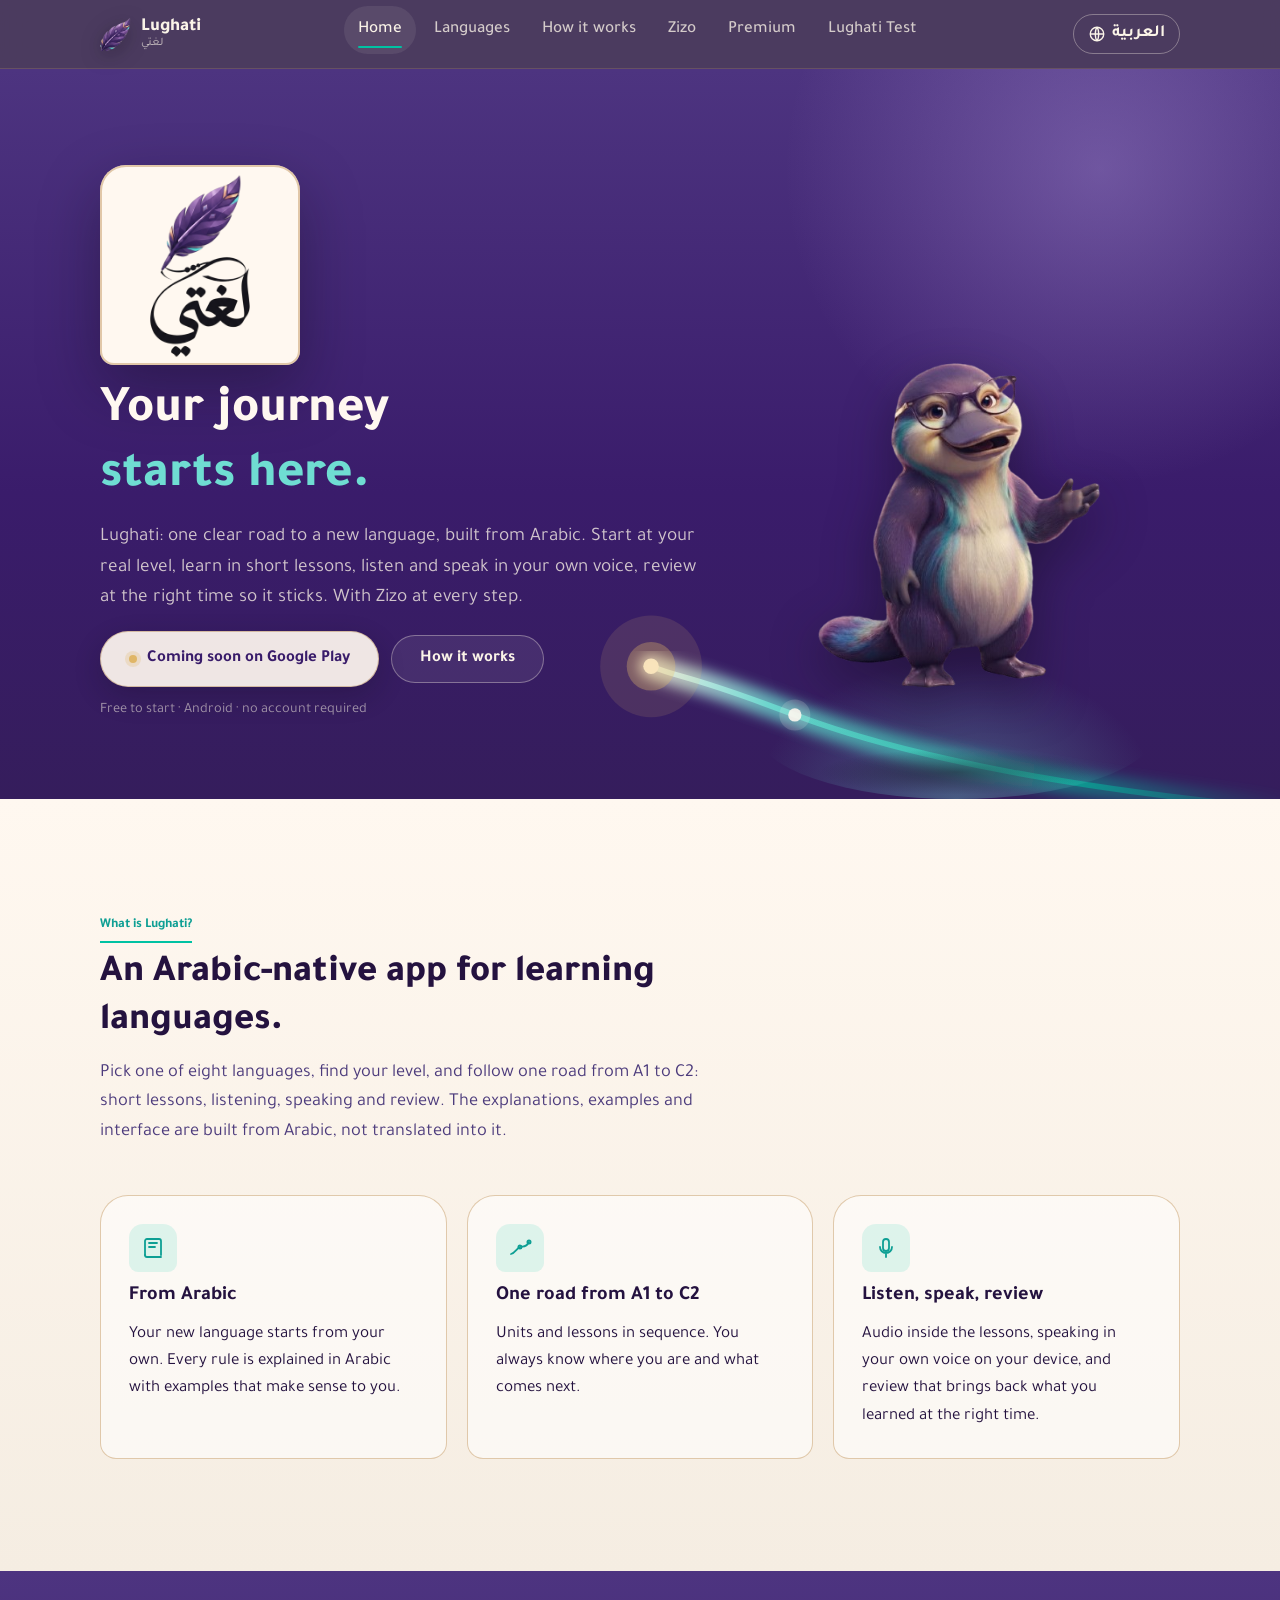
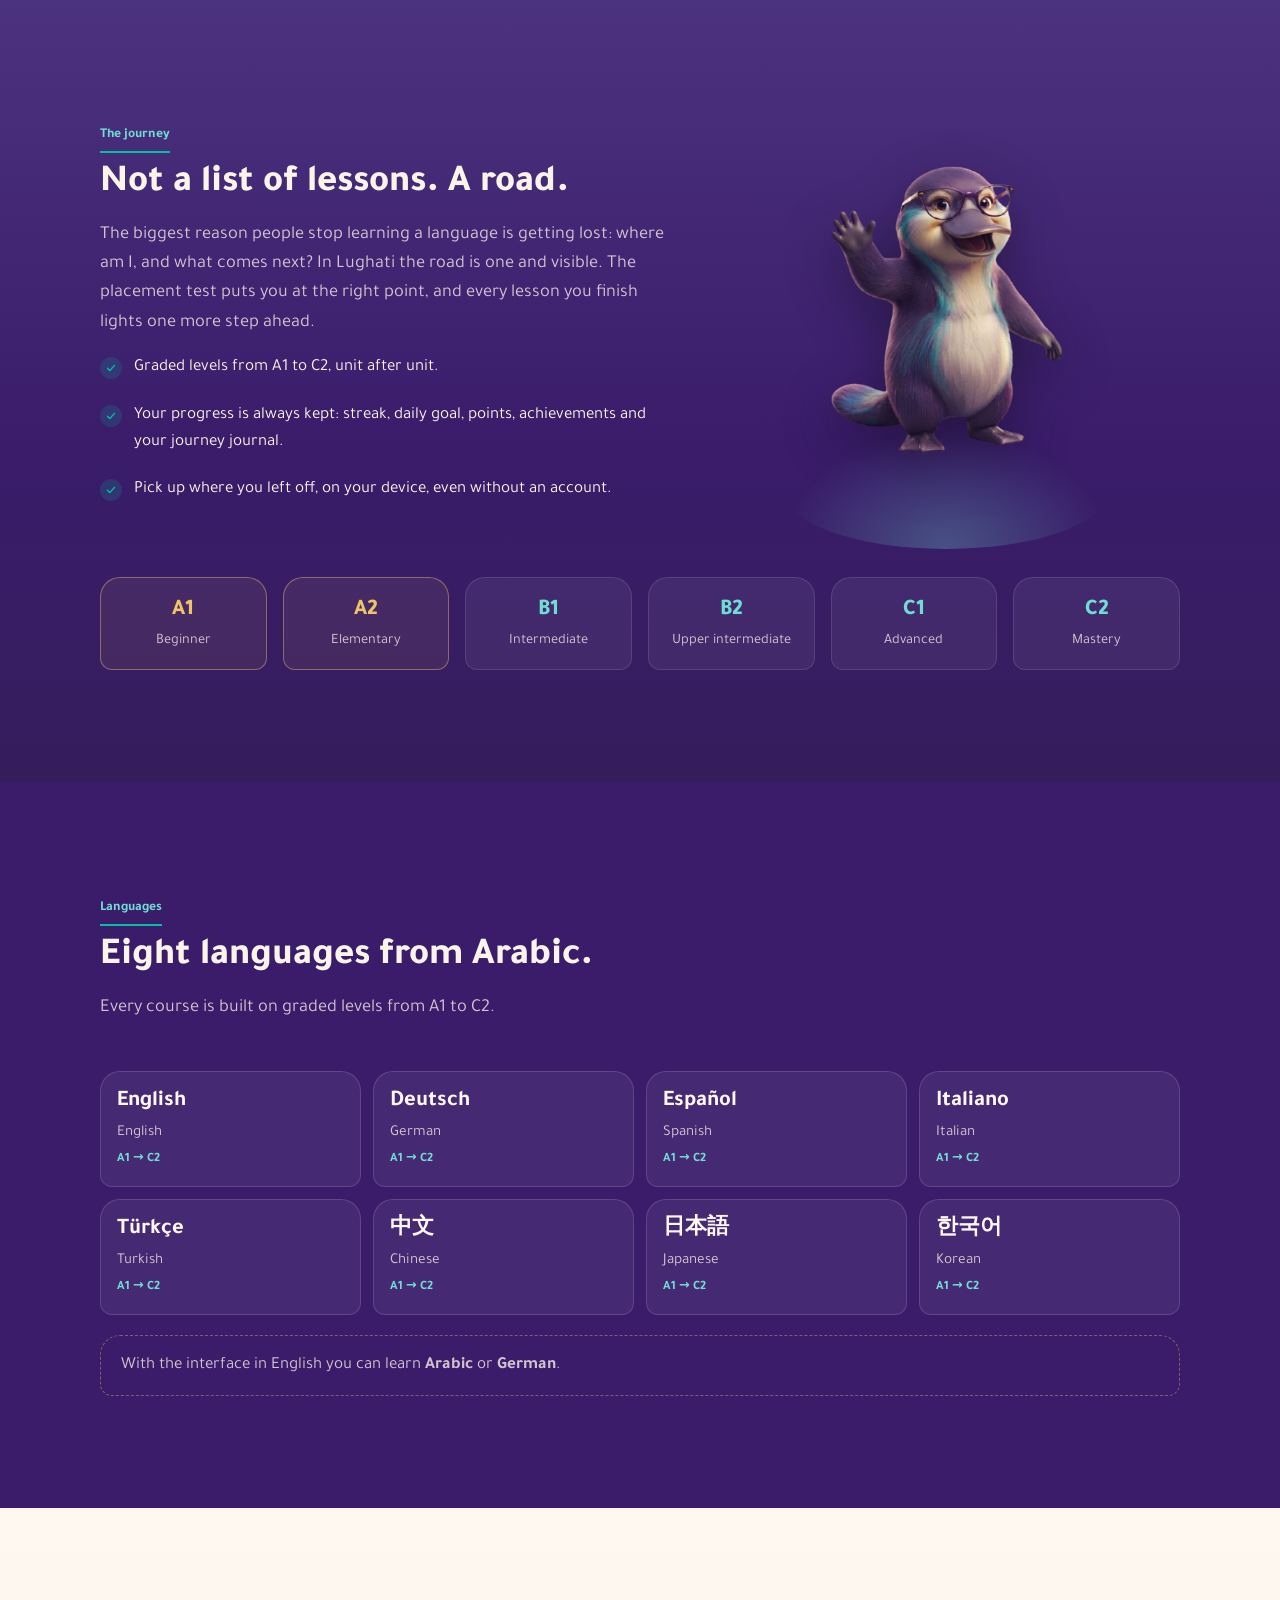
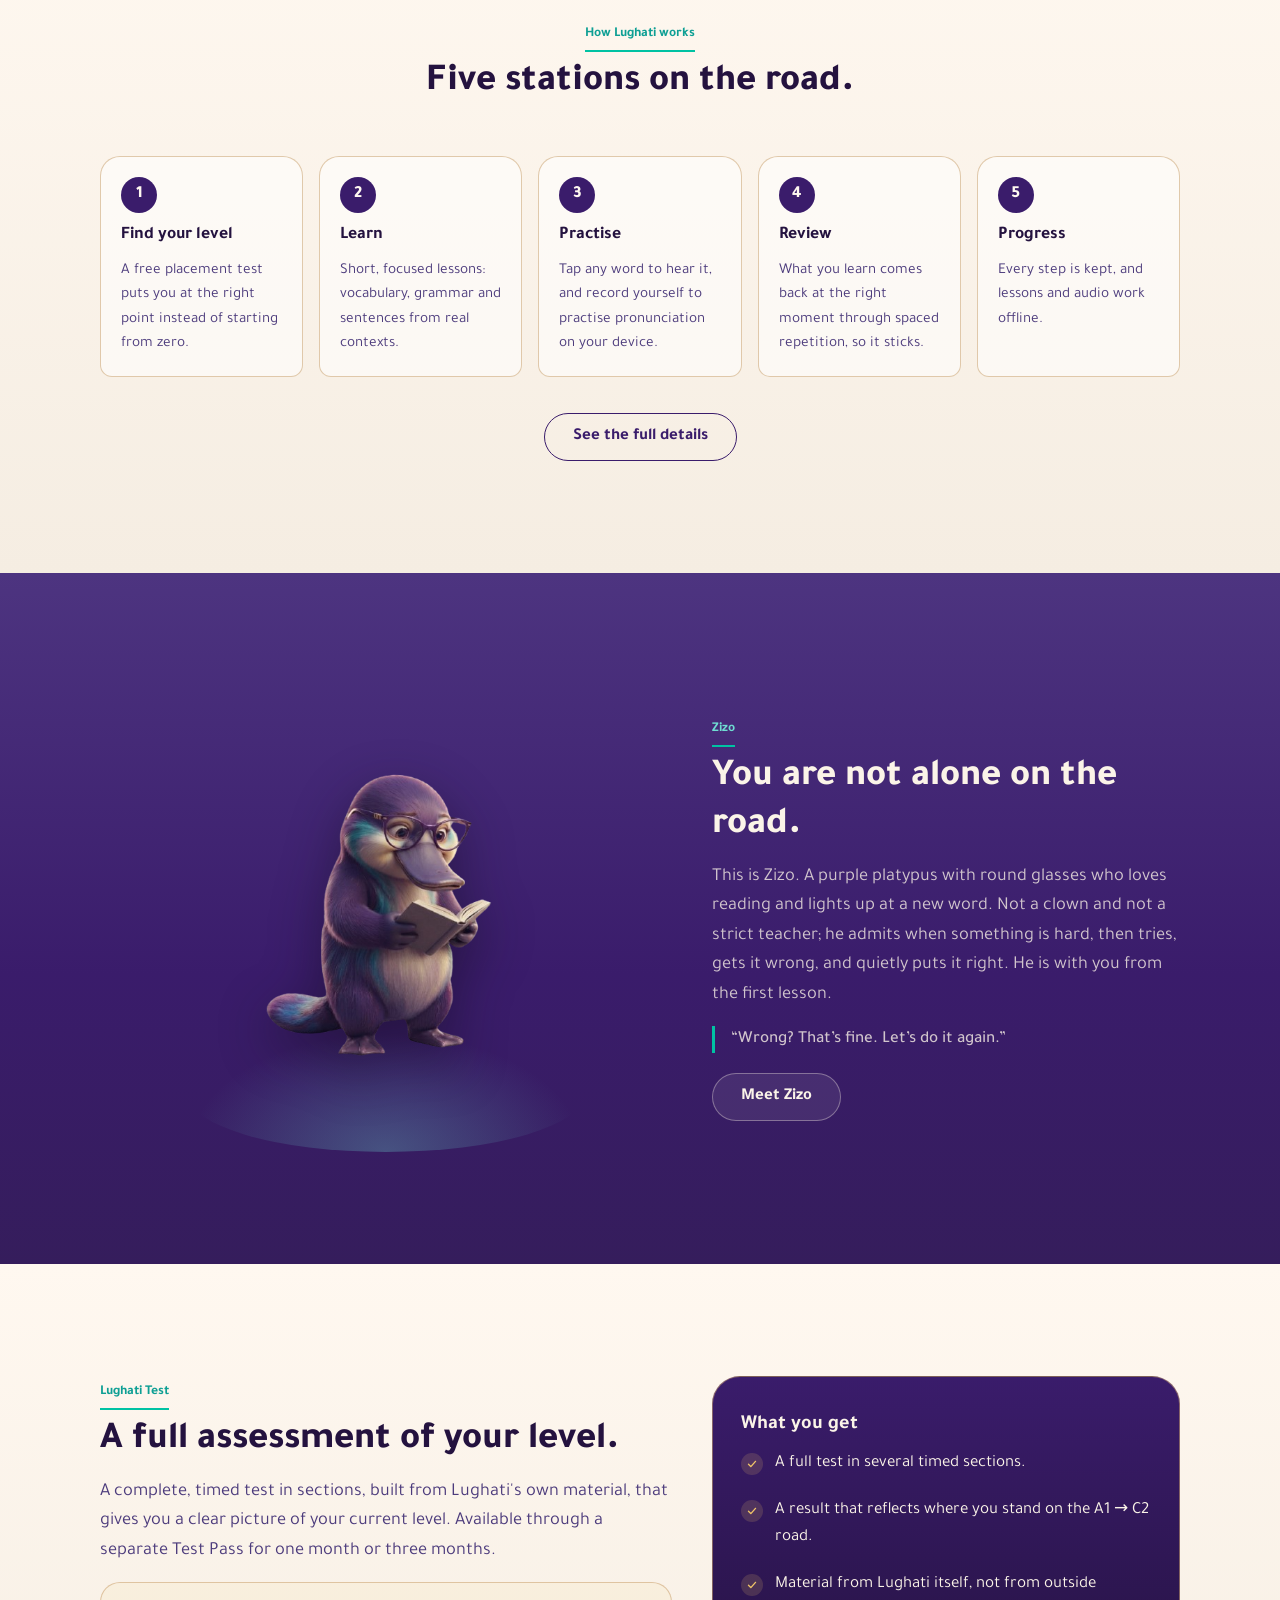
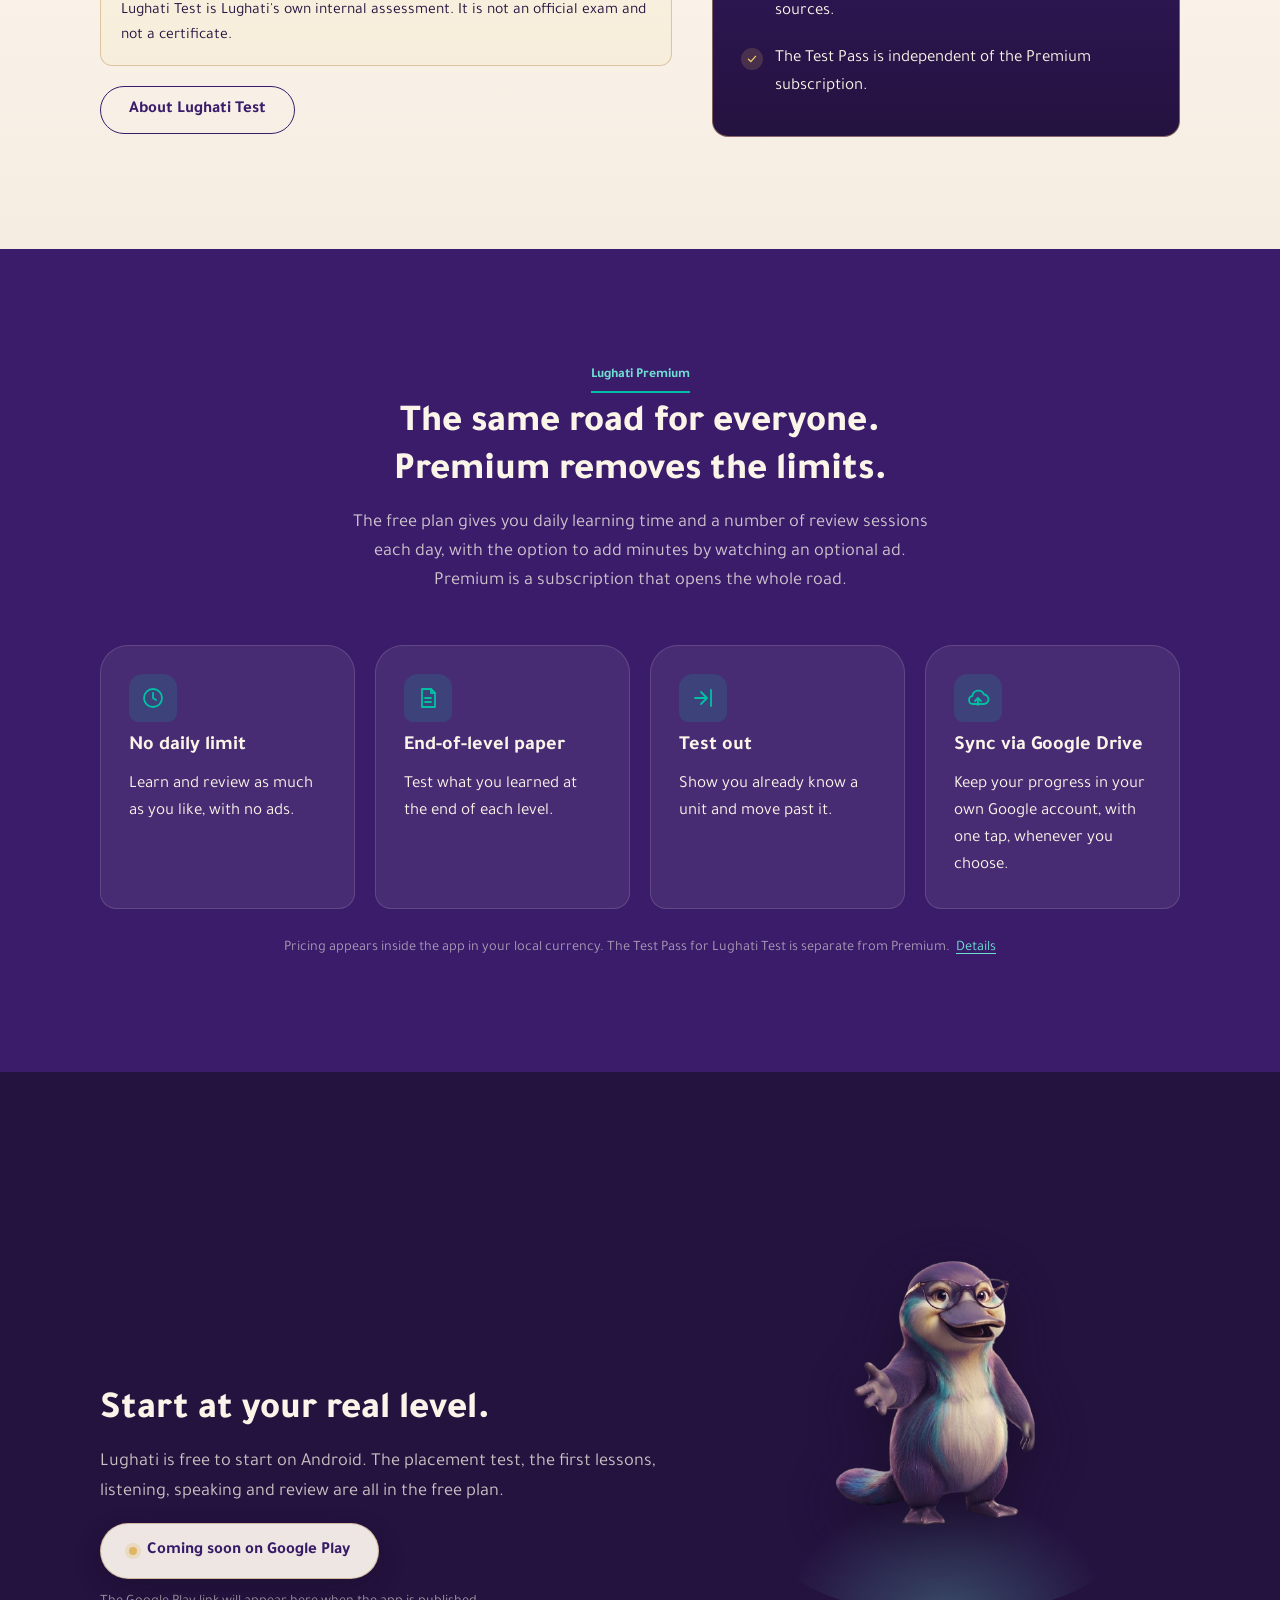
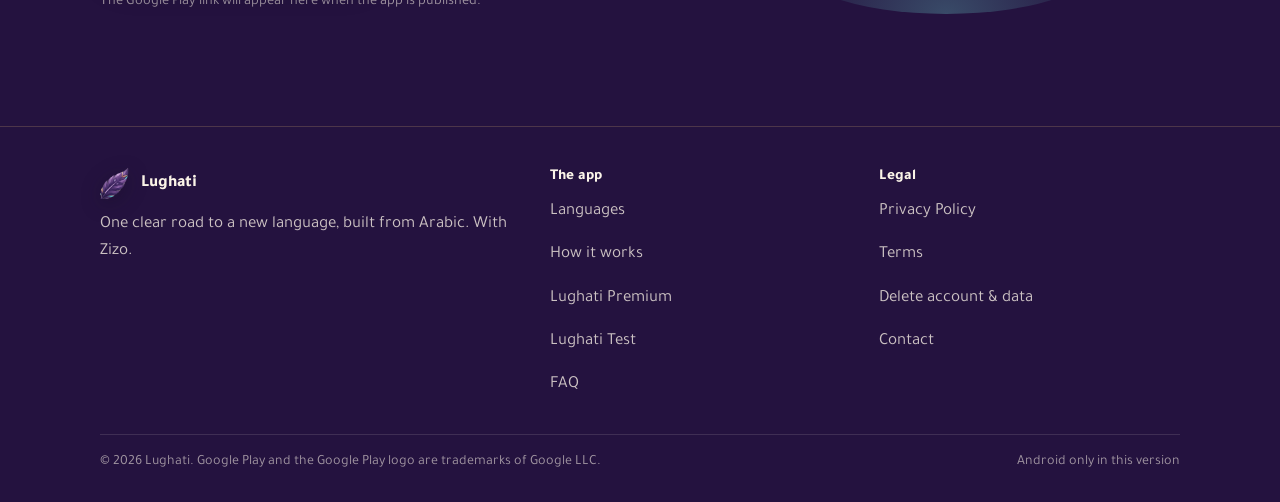
==== commit 9321aece: "Website: fix the invisible feature card, drop the plated brand icon, add quiet motion - .panel--feat" ====
--- a/index.html
+++ b/index.html
@@ -8,7 +8,7 @@
 <meta property="og:type" content="website">
 <meta property="og:title" content="لغتي — رحلتك تبدأ من هنا · Lughati — Your journey starts here">
 <meta property="og:description" content="Learn a new language from Arabic, one step at a time. One clear road from A1 to C2, with Zizo.">
-<meta property="og:image" content="assets/images/og-feature-1024x500.png">
+<meta property="og:image" content="https://lughati-web.github.io/lughati-website/assets/images/og-feature-1024x500.png">
 <meta property="og:image:width" content="1024">
 <meta property="og:image:height" content="500">
 <meta name="twitter:card" content="summary_large_image">
@@ -28,7 +28,7 @@
 <header class="site-header">
   <div class="container nav">
     <a class="brand" href="index.html">
-      <img src="assets/images/icon-192.png" alt="" width="40" height="40">
+      <img src="assets/images/mark-feather.png" alt="" width="176" height="193">
       <span class="brand-word">
         <span data-lang="ar">لغتي</span><span data-lang="en">Lughati</span>
         <small data-lang="ar" lang="en">Lughati</small><small data-lang="en" lang="ar">لغتي</small>
@@ -369,7 +369,7 @@
   <div class="container">
     <div class="footer-grid">
       <div>
-        <div class="footer-brand"><img src="assets/images/icon-192.png" alt="" width="40" height="40"><span><span data-lang="ar">لغتي</span><span data-lang="en">Lughati</span></span></div>
+        <div class="footer-brand"><img src="assets/images/mark-feather.png" alt="" width="176" height="193"><span><span data-lang="ar">لغتي</span><span data-lang="en">Lughati</span></span></div>
         <p data-lang="ar">طريق واحد واضح لتعلّم لغة جديدة من العربية. وزيزو معك.</p>
         <p data-lang="en">One clear road to a new language, built from Arabic. With Zizo.</p>
       </div>
--- a/assets/css/lughati.css
+++ b/assets/css/lughati.css
@@ -60,6 +60,11 @@
 html { -webkit-text-size-adjust: 100%; scroll-behavior: smooth; }
 body {
   margin: 0;
+  /* A short page (contact, FAQ) kept its footer mid-screen with the page's
+     background showing under it; the column pins it to the bottom. */
+  display: flex;
+  flex-direction: column;
+  min-height: 100vh;
   font-family: var(--font);
   font-size: 17px;
   line-height: 1.6;
@@ -162,12 +167,17 @@
 }
 .section--cream .panel:hover { border-color: var(--turquoise); background: rgba(255,255,255,.8); }
 .panel h3 { margin-top: var(--space-2); }
-.panel--feature {
+/* Doubled class so the feature surface still wins inside a cream section:
+   `.section--cream .panel` above is two classes, and a one-class rule lost to
+   it — which left cream text on a cream panel. */
+.panel.panel--feature {
   background: linear-gradient(180deg, var(--royal) 0%, var(--royal-deep) 100%);
   color: var(--on-scene);
   border: 1px solid var(--hairline-gold);
 }
-.panel--feature:hover { border-color: var(--seal); }
+.panel.panel--feature:hover { background: linear-gradient(180deg, var(--royal) 0%, var(--royal-deep) 100%); border-color: var(--seal); }
+.panel--feature .eyebrow { color: var(--turquoise-light); border-color: var(--turquoise); }
+.panel--feature h3, .panel--feature p, .panel--feature li { color: var(--on-scene); }
 .panel-icon {
   width: 48px; height: 48px; border-radius: 14px 14px 9px 9px;
   display: grid; place-items: center;
@@ -175,6 +185,8 @@
   margin-bottom: var(--space-3);
 }
 .section--cream .panel-icon { background: rgba(0, 194, 163, .12); color: var(--turquoise-ink); }
+/* …but the feature surface is the night even inside cream: the icon keeps the bright secondary. */
+.panel--feature .panel-icon { background: rgba(0, 194, 163, .14); color: var(--turquoise); }
 .panel-icon svg { width: 24px; height: 24px; stroke: currentColor; fill: none; stroke-width: 1.8; stroke-linecap: round; stroke-linejoin: round; }
 
 /* ---------- Buttons ---------- */
@@ -218,7 +230,10 @@
 }
 .nav { display: flex; align-items: center; justify-content: space-between; gap: var(--space-4); min-height: 68px; }
 .brand { display: inline-flex; align-items: center; gap: 10px; font-weight: 800; font-size: 1.15rem; color: var(--on-scene); }
-.brand img { width: 40px; height: 40px; border-radius: 12px 12px 8px 8px; }
+/* The mark is the logo's own feather, transparent: no plate, no square — it
+   sits on the night rather than on top of it. */
+.brand img { width: auto; height: 34px; filter: drop-shadow(0 4px 10px rgba(15, 11, 22, .35)); transition: transform var(--t-standard) var(--ease-enter); }
+.brand:hover img { transform: translateY(-1px) rotate(-3deg); }
 .brand-word { display: inline-flex; flex-direction: column; line-height: 1.05; }
 .brand-word small { font-weight: 500; font-size: .72rem; color: var(--cream-faint); }
 .nav-links { display: none; align-items: center; gap: 4px; list-style: none; margin: 0; padding: 0; }
@@ -394,7 +409,7 @@
 .footer-grid { display: grid; gap: var(--space-6); }
 @media (min-width: 760px) { .footer-grid { grid-template-columns: 1.4fr 1fr 1fr; } }
 .footer-brand { display: flex; gap: 12px; align-items: center; margin-bottom: var(--space-3); color: var(--on-scene); font-weight: 800; }
-.footer-brand img { width: 40px; height: 40px; border-radius: 12px 12px 8px 8px; }
+.footer-brand img { width: auto; height: 32px; filter: drop-shadow(0 4px 10px rgba(15, 11, 22, .35)); }
 .site-footer h4 { color: var(--on-scene); font-size: .95rem; margin-bottom: var(--space-3); }
 .site-footer ul { list-style: none; margin: 0; padding: 0; display: grid; gap: 8px; }
 .site-footer a { color: var(--cream-muted); transition: color var(--t-quick); }
@@ -502,3 +517,56 @@
 @media print { .reveal { opacity: 1 !important; transform: none !important; } }
 /* Single-column hero: the road would cut across Zizo, so it rests. */
 @media (max-width: 879px) { .hero-road { display: none; } }
+
+/* ---------- Page frame: the footer sits at the bottom of a short page ---------- */
+main { flex: 1 0 auto; }
+.site-footer { flex-shrink: 0; }
+
+/* ---------- Life, kept quiet ----------
+   Every movement below is short, small, and off under prefers-reduced-motion
+   (the block near the end of this file collapses them). Nothing loops in the
+   reader's eye-line while text is being read. */
+
+/* Cards in a row arrive one after another rather than all at once. */
+.grid .reveal:nth-child(2), .expr-grid .reveal:nth-child(2) { transition-delay: 70ms; }
+.grid .reveal:nth-child(3), .expr-grid .reveal:nth-child(3) { transition-delay: 140ms; }
+.grid .reveal:nth-child(4), .expr-grid .reveal:nth-child(4) { transition-delay: 210ms; }
+
+/* Zizo breathes wherever he stands, not only in the hero. */
+@keyframes zizo-float { 0%, 100% { transform: translateY(0); } 50% { transform: translateY(-6px); } }
+.zizo-stage img, .expr img { animation: zizo-float 6.4s ease-in-out infinite; }
+.expr:nth-child(2) img { animation-delay: .5s; }
+.expr:nth-child(3) img { animation-delay: 1s; }
+.expr:nth-child(4) img { animation-delay: 1.5s; }
+
+/* The bar earns a hairline and a touch more weight once the page has moved. */
+.site-header { transition: background var(--t-standard), box-shadow var(--t-standard), border-color var(--t-standard); }
+.site-header.is-scrolled { background: rgba(36, 18, 63, .94); box-shadow: 0 10px 30px rgba(15, 11, 22, .28); border-bottom-color: rgba(200, 160, 109, .38); }
+
+/* Nav items: the turquoise underline grows from the centre instead of blinking on. */
+.nav-links a { position: relative; }
+.nav-links a::after {
+  content: ""; position: absolute; left: 14px; right: 14px; bottom: 6px; height: 2px;
+  background: var(--turquoise); border-radius: 2px;
+  transform: scaleX(0); transform-origin: 50% 50%;
+  transition: transform var(--t-standard) var(--ease-enter);
+}
+.nav-links a:hover::after { transform: scaleX(1); }
+.nav-links a[aria-current="page"]::after { transform: scaleX(1); }
+.nav-links a[aria-current="page"] { box-shadow: none; border-radius: var(--pill); }
+
+/* The drawer slides rather than appears. */
+@keyframes drawer-in { from { opacity: 0; transform: translateY(-6px); } to { opacity: 1; transform: none; } }
+.nav-drawer.is-open { animation: drawer-in var(--t-standard) var(--ease-enter); }
+
+/* A card lifts a little further when the pointer is actually on it. */
+.step, .faq details { transition: transform var(--t-standard) var(--ease-enter), border-color var(--t-standard), background var(--t-standard); }
+.step:hover, .faq details:hover { transform: translateY(-2px); border-color: var(--turquoise); }
+.milestone { transition: transform var(--t-standard) var(--ease-enter), border-color var(--t-standard); }
+.milestone:hover { transform: translateY(-2px); border-color: var(--turquoise-light); }
+
+@media (prefers-reduced-motion: reduce) {
+  .zizo-stage img, .expr img { animation: none !important; }
+  .grid .reveal, .expr-grid .reveal { transition-delay: 0ms !important; }
+  .nav-drawer.is-open { animation: none; }
+}
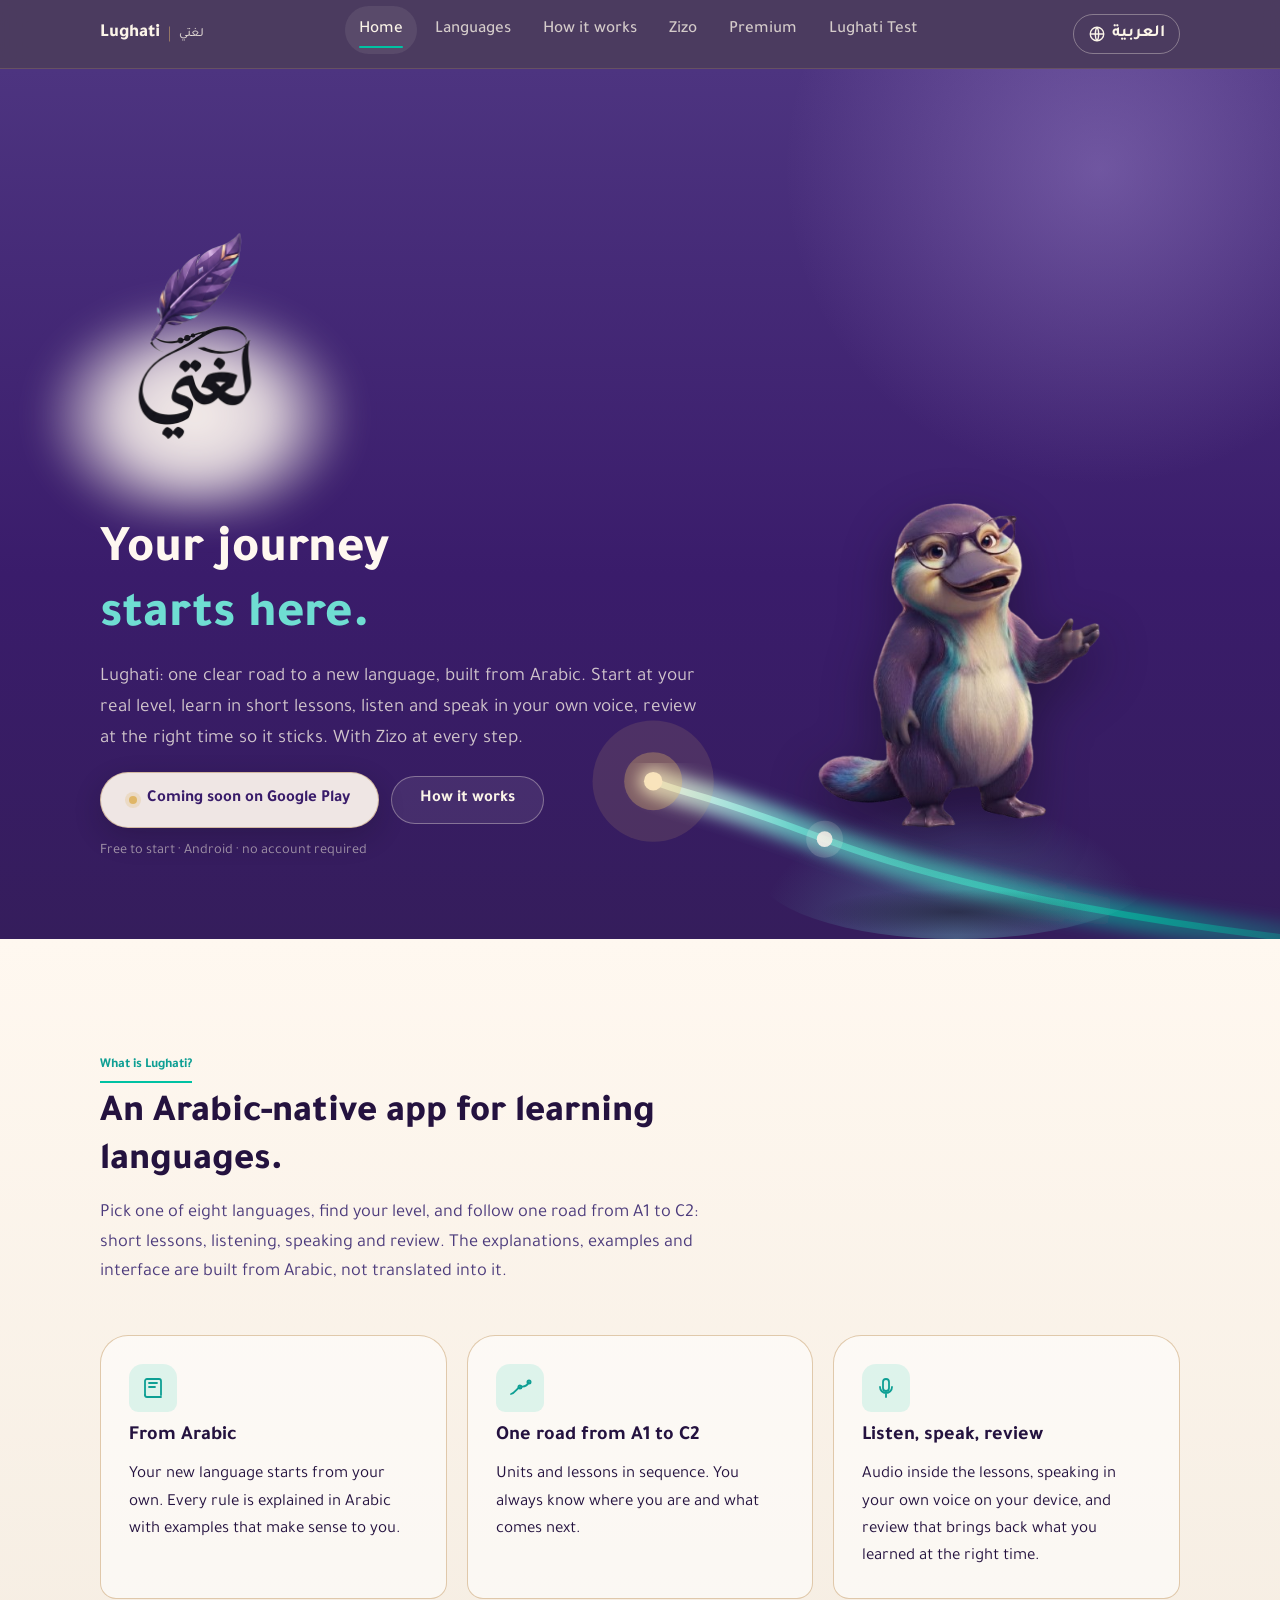
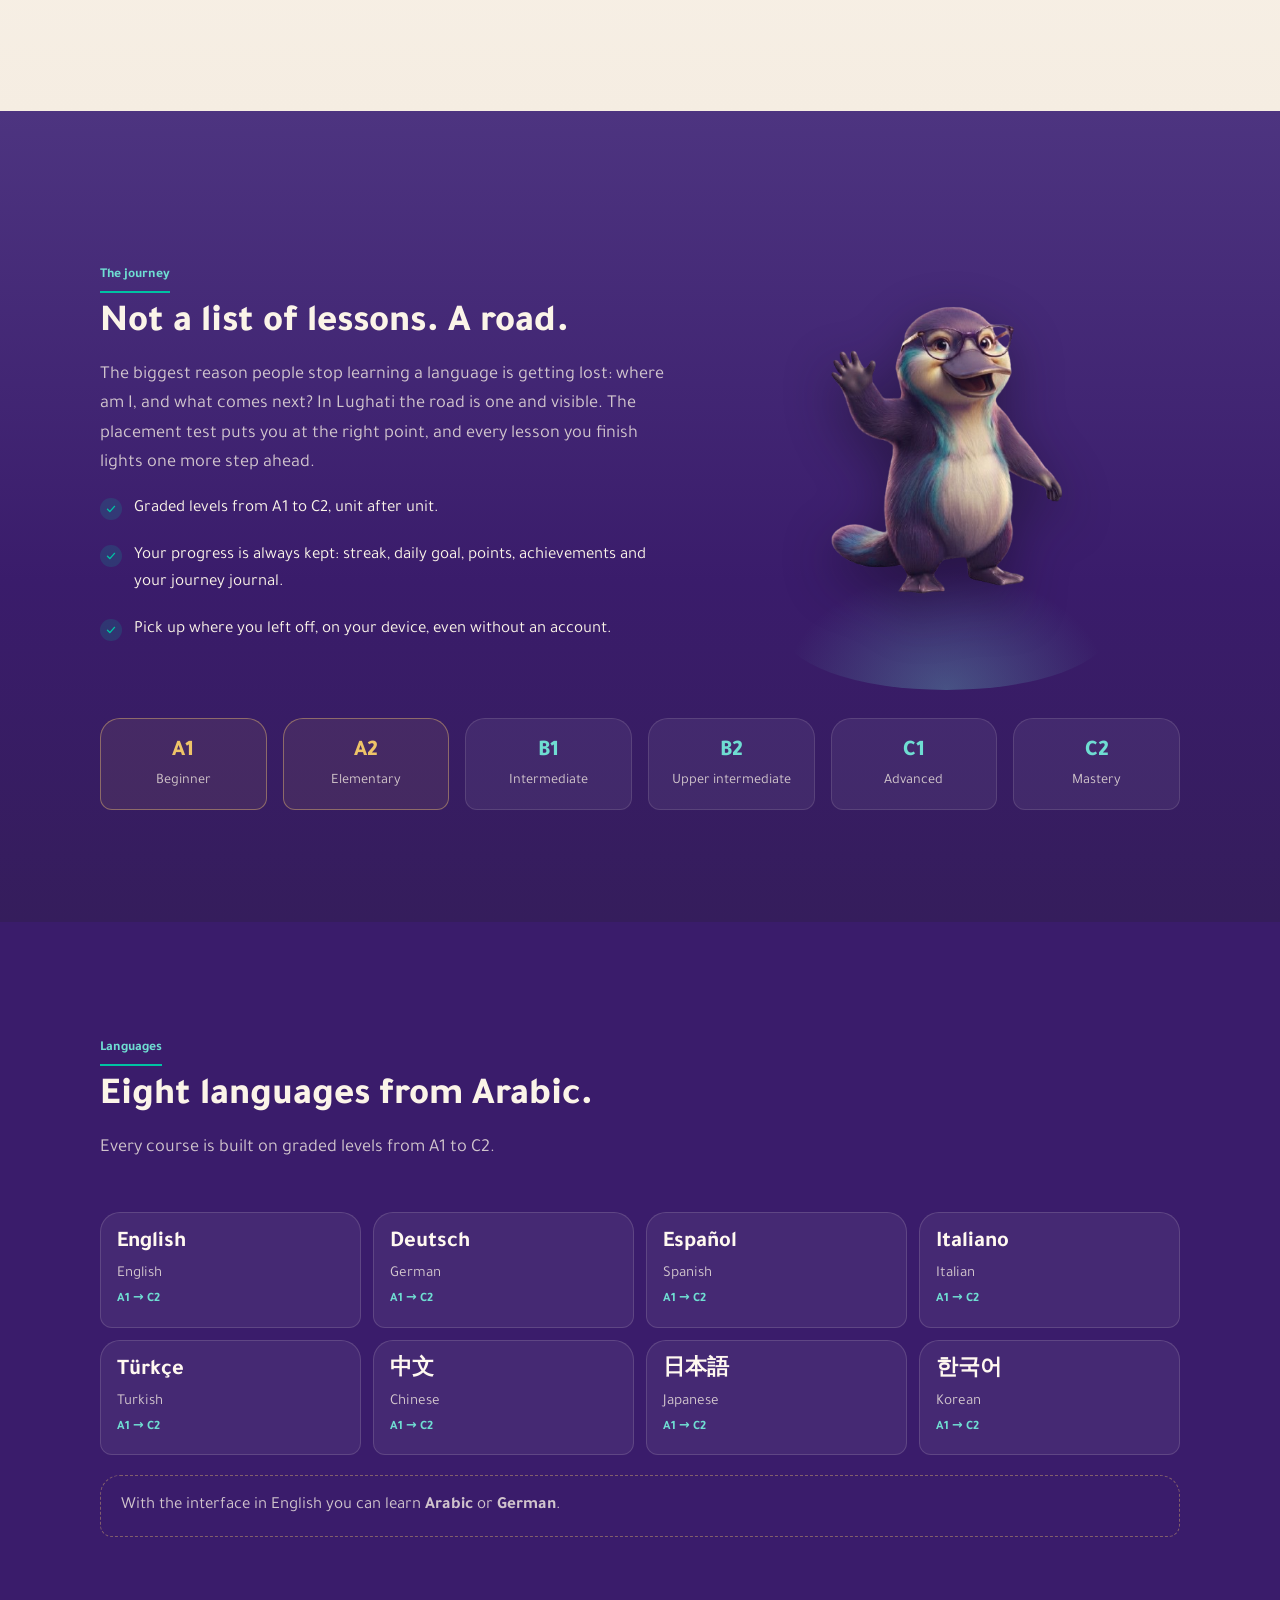
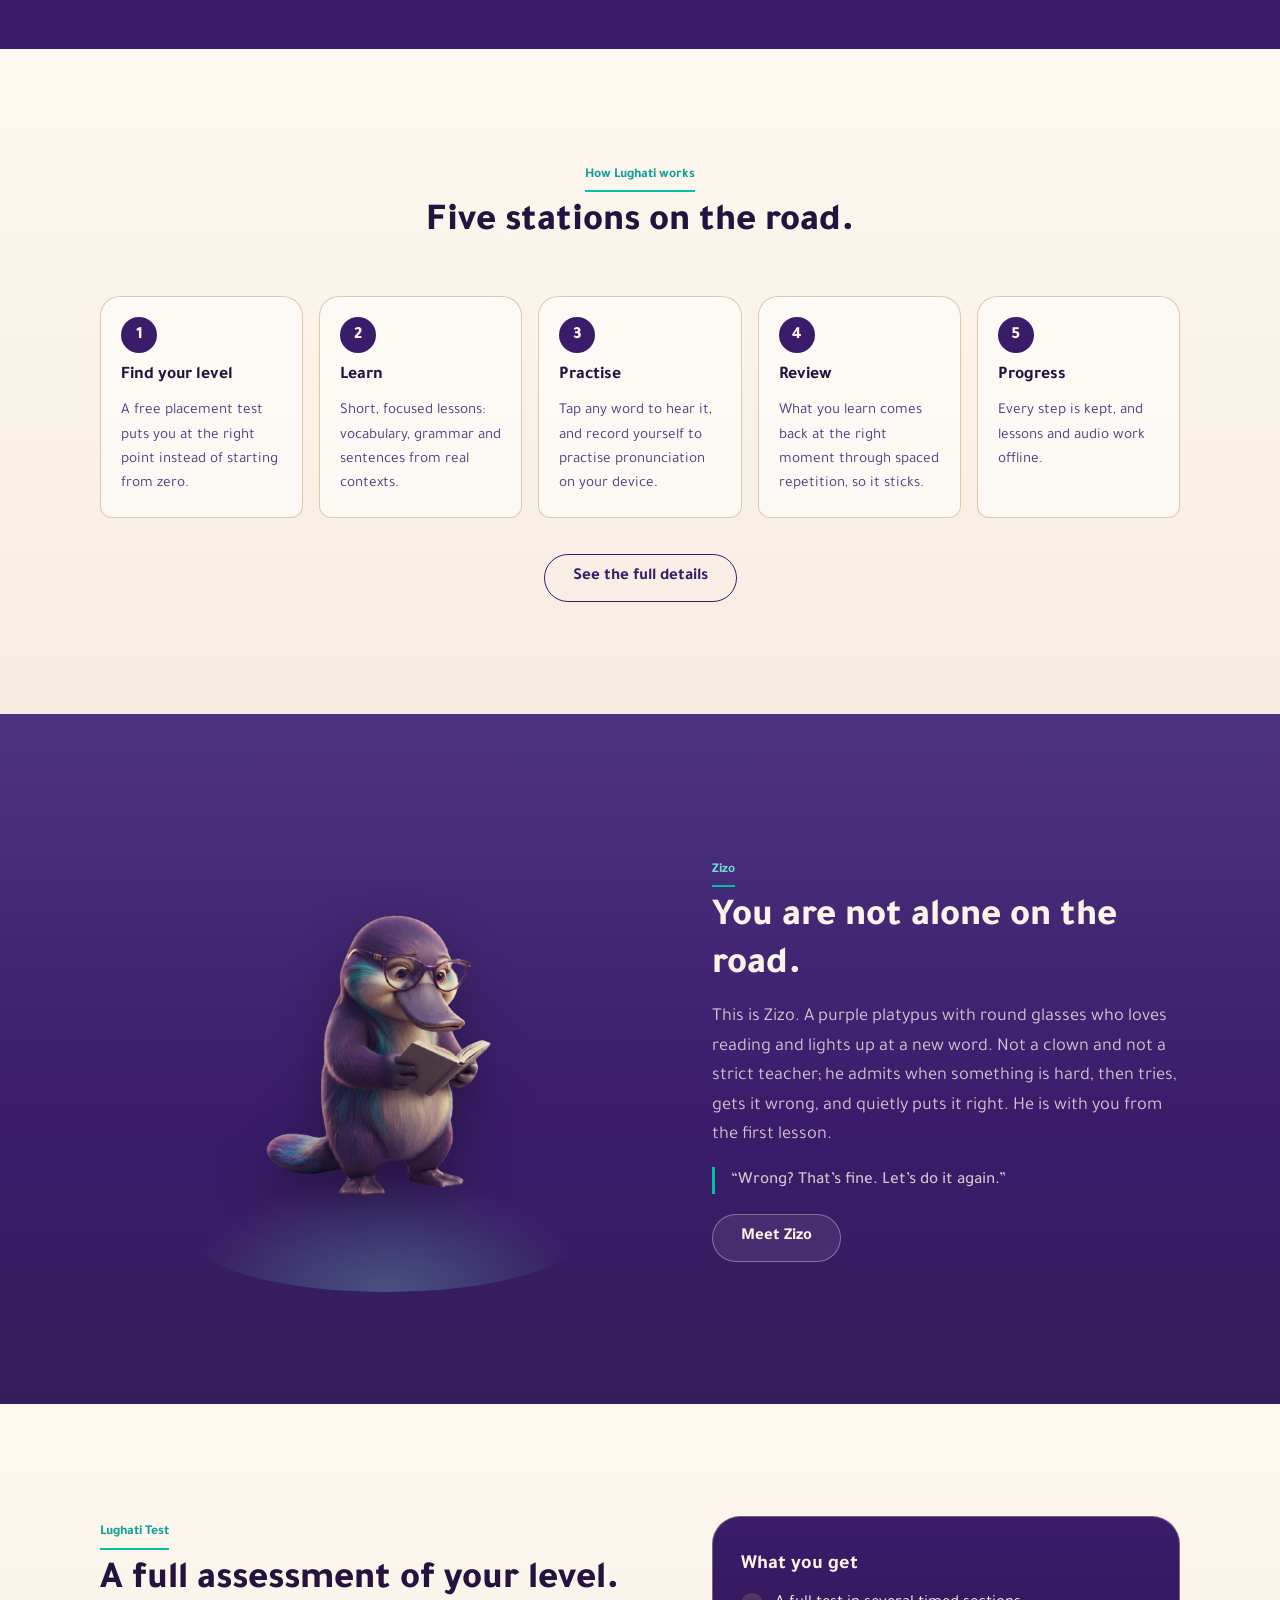
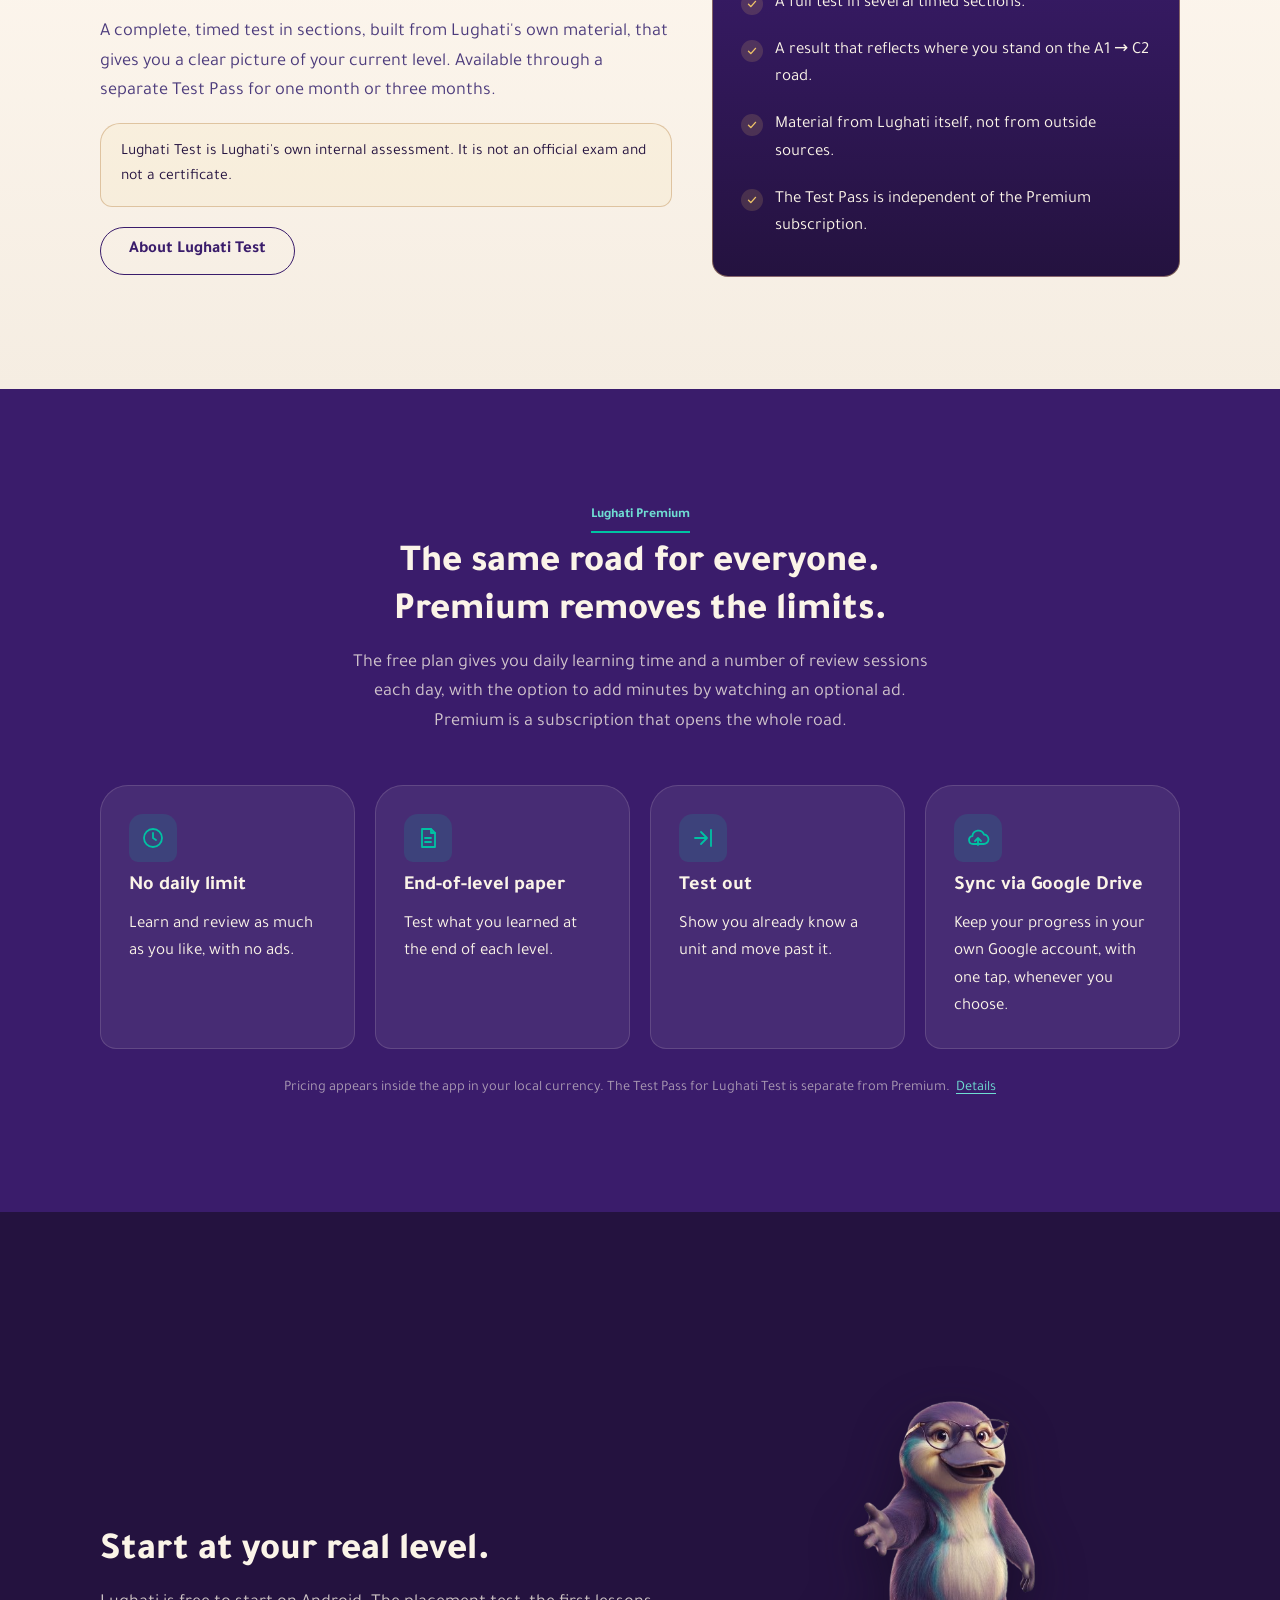
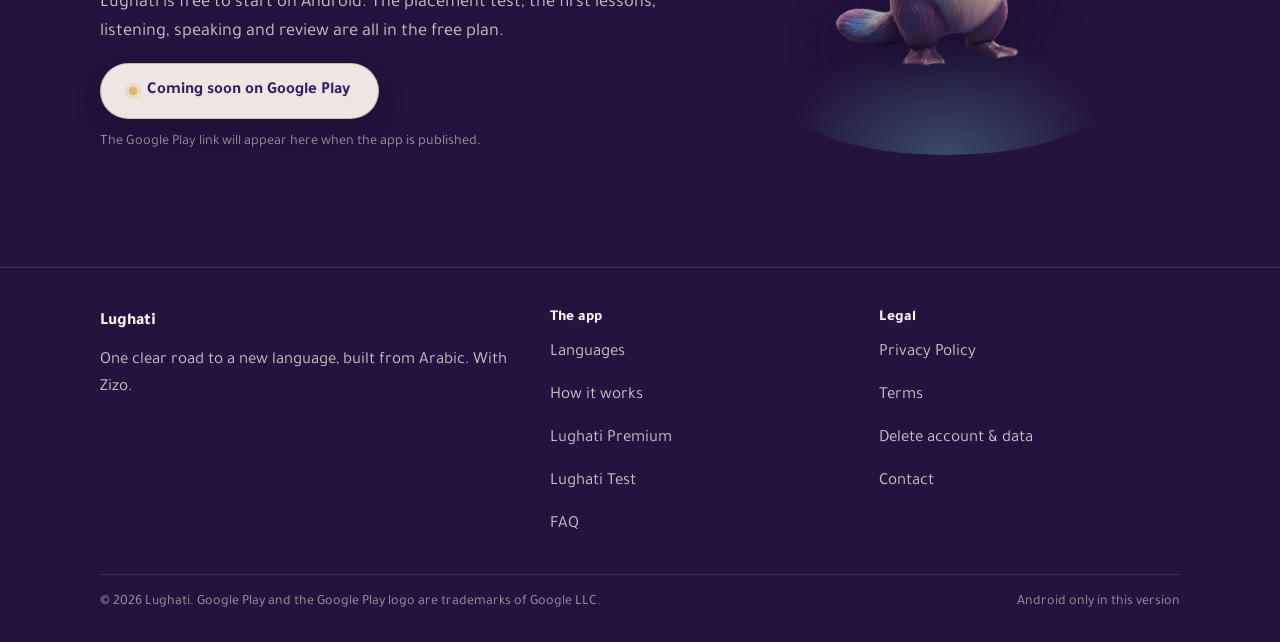
==== commit 7de8b31c: "Navbar, hero logo and favicon: the identity, corrected - The bar no longer wears a feather mark of i" ====
--- a/index.html
+++ b/index.html
@@ -13,9 +13,9 @@
 <meta property="og:image:height" content="500">
 <meta name="twitter:card" content="summary_large_image">
 <meta name="theme-color" content="#3A1C6B">
-<link rel="icon" type="image/png" sizes="32x32" href="assets/images/icon-32.png">
-<link rel="icon" type="image/png" sizes="192x192" href="assets/images/icon-192.png">
-<link rel="apple-touch-icon" href="assets/images/icon-180.png">
+<link rel="icon" type="image/png" sizes="32x32" href="assets/images/icon-32.png?v=2">
+<link rel="icon" type="image/png" sizes="192x192" href="assets/images/icon-192.png?v=2">
+<link rel="apple-touch-icon" href="assets/images/icon-180.png?v=2">
 <link rel="preconnect" href="https://fonts.googleapis.com">
 <link rel="preconnect" href="https://fonts.gstatic.com" crossorigin>
 <link href="https://fonts.googleapis.com/css2?family=Tajawal:wght@400;500;700;800&display=swap" rel="stylesheet">
@@ -28,7 +28,6 @@
 <header class="site-header">
   <div class="container nav">
     <a class="brand" href="index.html">
-      <img src="assets/images/mark-feather.png" alt="" width="176" height="193">
       <span class="brand-word">
         <span data-lang="ar">لغتي</span><span data-lang="en">Lughati</span>
         <small data-lang="ar" lang="en">Lughati</small><small data-lang="en" lang="ar">لغتي</small>
@@ -369,7 +368,7 @@
   <div class="container">
     <div class="footer-grid">
       <div>
-        <div class="footer-brand"><img src="assets/images/mark-feather.png" alt="" width="176" height="193"><span><span data-lang="ar">لغتي</span><span data-lang="en">Lughati</span></span></div>
+        <div class="footer-brand"><span><span data-lang="ar">لغتي</span><span data-lang="en">Lughati</span></span></div>
         <p data-lang="ar">طريق واحد واضح لتعلّم لغة جديدة من العربية. وزيزو معك.</p>
         <p data-lang="en">One clear road to a new language, built from Arabic. With Zizo.</p>
       </div>
--- a/assets/css/lughati.css
+++ b/assets/css/lughati.css
@@ -230,12 +230,19 @@
 }
 .nav { display: flex; align-items: center; justify-content: space-between; gap: var(--space-4); min-height: 68px; }
 .brand { display: inline-flex; align-items: center; gap: 10px; font-weight: 800; font-size: 1.15rem; color: var(--on-scene); }
-/* The mark is the logo's own feather, transparent: no plate, no square — it
-   sits on the night rather than on top of it. */
-.brand img { width: auto; height: 34px; filter: drop-shadow(0 4px 10px rgba(15, 11, 22, .35)); transition: transform var(--t-standard) var(--ease-enter); }
-.brand:hover img { transform: translateY(-1px) rotate(-3deg); }
-.brand-word { display: inline-flex; flex-direction: column; line-height: 1.05; }
-.brand-word small { font-weight: 500; font-size: .72rem; color: var(--cream-faint); }
+/* The bar carries the name itself: «لغتي │ Lughati», one line, the second
+   name behind a gold hairline. No mark beside it — the logo lives in the hero. */
+.brand-word { display: inline-flex; flex-direction: row; align-items: center; gap: 9px; line-height: 1; }
+.brand-word small {
+  font-weight: 500; font-size: .78rem; color: var(--cream-muted);
+  position: relative; padding-inline-start: 10px; letter-spacing: .01em;
+}
+.brand-word small::before {
+  content: ""; position: absolute; inset-inline-start: 0; top: 50%; transform: translateY(-50%);
+  width: 1px; height: 15px; background: rgba(200, 160, 109, .6);
+}
+.brand { transition: opacity var(--t-quick); }
+.brand:hover { opacity: .88; }
 .nav-links { display: none; align-items: center; gap: 4px; list-style: none; margin: 0; padding: 0; }
 .nav-links a {
   display: inline-block; padding: 10px 14px; border-radius: var(--pill);
@@ -291,11 +298,23 @@
 .hero-inner { display: grid; gap: var(--space-6); align-items: end; position: relative; }
 @media (min-width: 880px) { .hero-inner { grid-template-columns: 1.15fr .85fr; } }
 .hero-copy { padding-bottom: clamp(40px, 6vw, 80px); position: relative; z-index: 2; }
+/* No plate. The logo stands in a pool of warm light that dissolves into the
+   night — the brand's own "knowledge is light", and the reason the black
+   calligraphy stays readable without a single one of its colours changing. */
 .hero-logo {
   width: min(180px, 44vw); margin-bottom: var(--space-4);
-  padding: 14px 18px 4px; border-radius: 26px 26px 14px 14px;
-  background: var(--cream); box-shadow: 0 24px 60px rgba(15,11,22,.35), inset 0 0 0 2px var(--hairline-gold);
-}
+  position: relative; background: none; box-shadow: none; border-radius: 0;
+}
+.hero-logo::before {
+  content: ""; position: absolute; inset: -4% -30%;
+  /* One pool, under the calligraphy: the feather rises out of it into the night. */
+  background: radial-gradient(ellipse 62% 38% at 50% 72%,
+    rgba(255, 248, 240, .96) 0%, rgba(255, 248, 240, .82) 40%,
+    rgba(255, 246, 236, .34) 64%, rgba(255, 246, 236, 0) 84%);
+  filter: blur(16px);
+  pointer-events: none;
+}
+.hero-logo img { position: relative; }
 .hero-logo img { width: 100%; height: auto; }
 .hero h1 { color: var(--cream); max-width: 14ch; text-wrap: balance; }
 .hero h1 em { font-style: normal; color: var(--turquoise-light); }
@@ -409,7 +428,6 @@
 .footer-grid { display: grid; gap: var(--space-6); }
 @media (min-width: 760px) { .footer-grid { grid-template-columns: 1.4fr 1fr 1fr; } }
 .footer-brand { display: flex; gap: 12px; align-items: center; margin-bottom: var(--space-3); color: var(--on-scene); font-weight: 800; }
-.footer-brand img { width: auto; height: 32px; filter: drop-shadow(0 4px 10px rgba(15, 11, 22, .35)); }
 .site-footer h4 { color: var(--on-scene); font-size: .95rem; margin-bottom: var(--space-3); }
 .site-footer ul { list-style: none; margin: 0; padding: 0; display: grid; gap: 8px; }
 .site-footer a { color: var(--cream-muted); transition: color var(--t-quick); }
@@ -512,8 +530,9 @@
   .cta-row .btn { white-space: normal; flex: 1 1 100%; text-align: center; }
 }
 /* Hero logo: a square cream card that crops the tall wordmark to its feather + calligraphy */
-.hero-logo { width: min(200px, 48vw); height: min(200px, 48vw); padding: 0; display: flex; align-items: center; justify-content: center; overflow: hidden; }
-.hero-logo img { width: auto; height: 100%; max-width: none; transform: scale(1.5); transform-origin: 50% 50%; }
+/* The whole logo, uncropped: feather above, «لغتي» below, nothing cut off. */
+.hero-logo { width: min(190px, 46vw); height: auto; padding: 0; display: block; overflow: visible; }
+.hero-logo img { width: 100%; height: auto; max-width: none; transform: none; }
 @media print { .reveal { opacity: 1 !important; transform: none !important; } }
 /* Single-column hero: the road would cut across Zizo, so it rests. */
 @media (max-width: 879px) { .hero-road { display: none; } }
